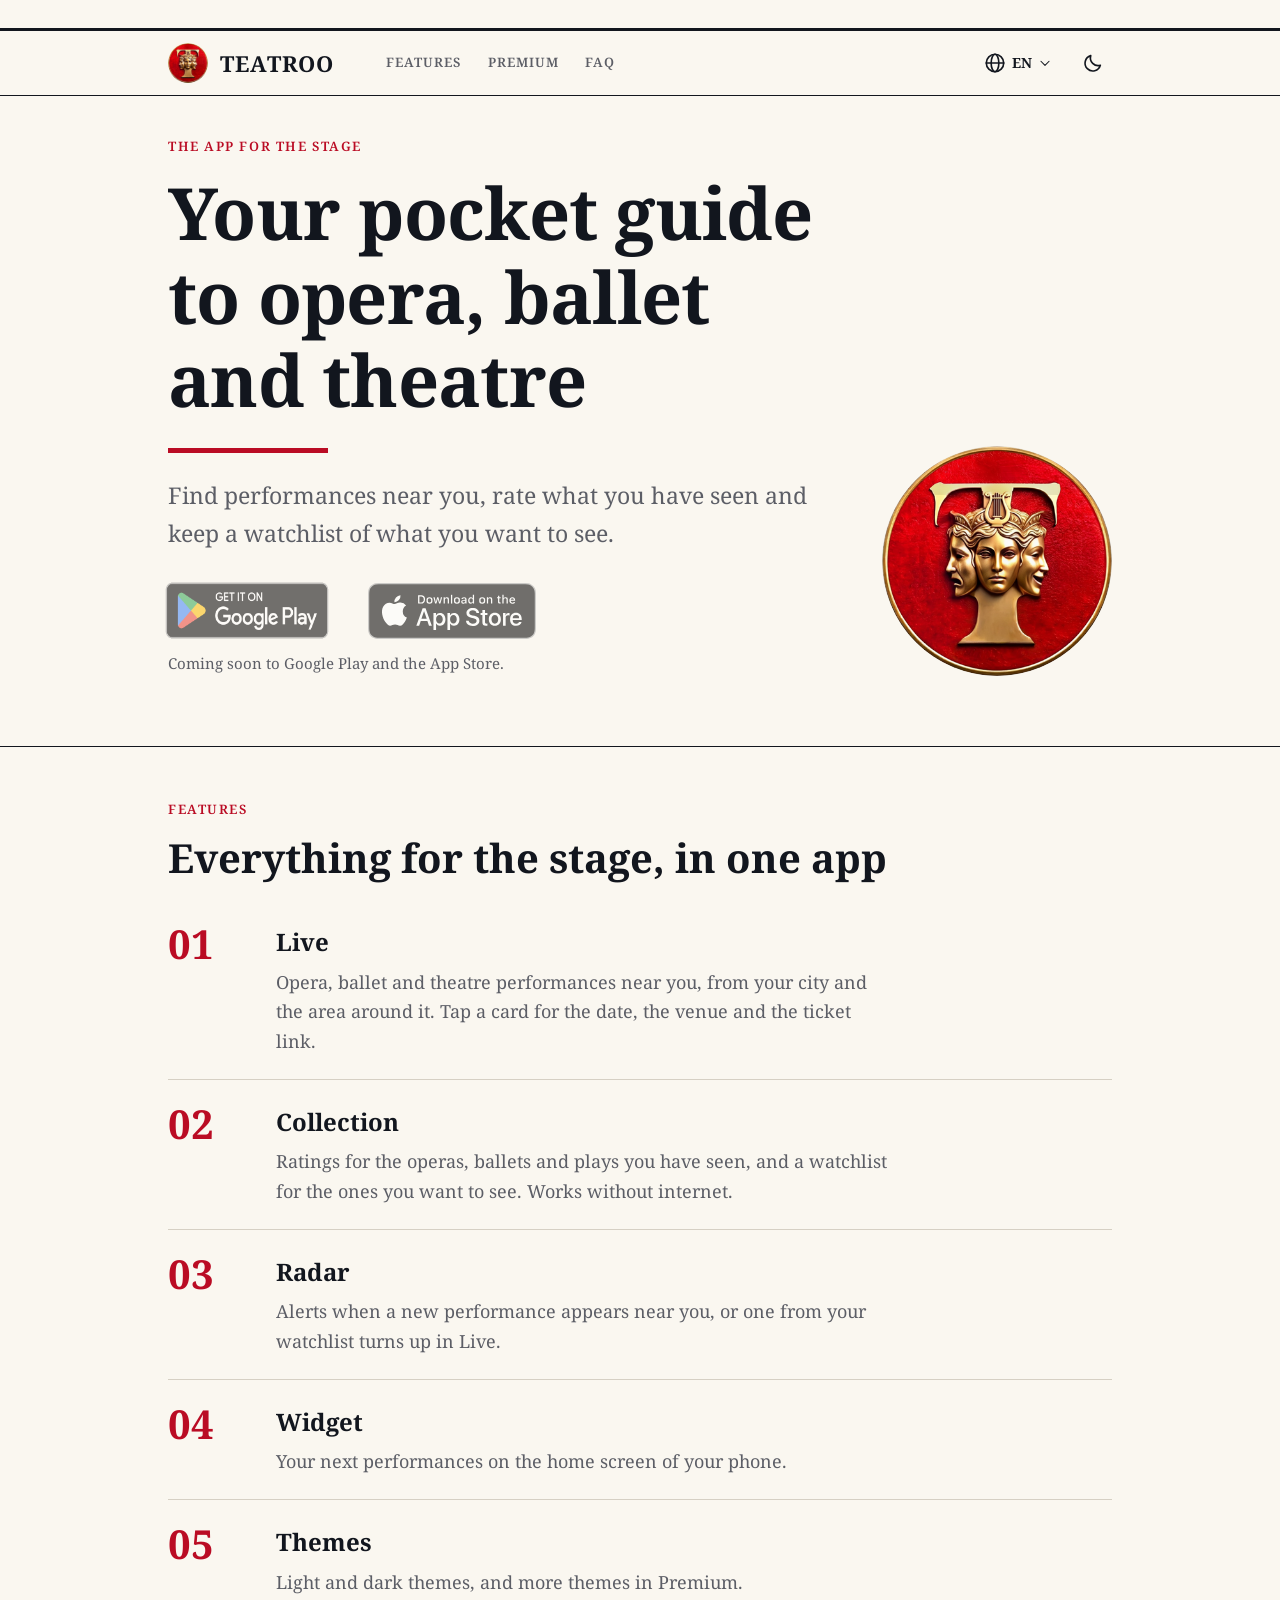
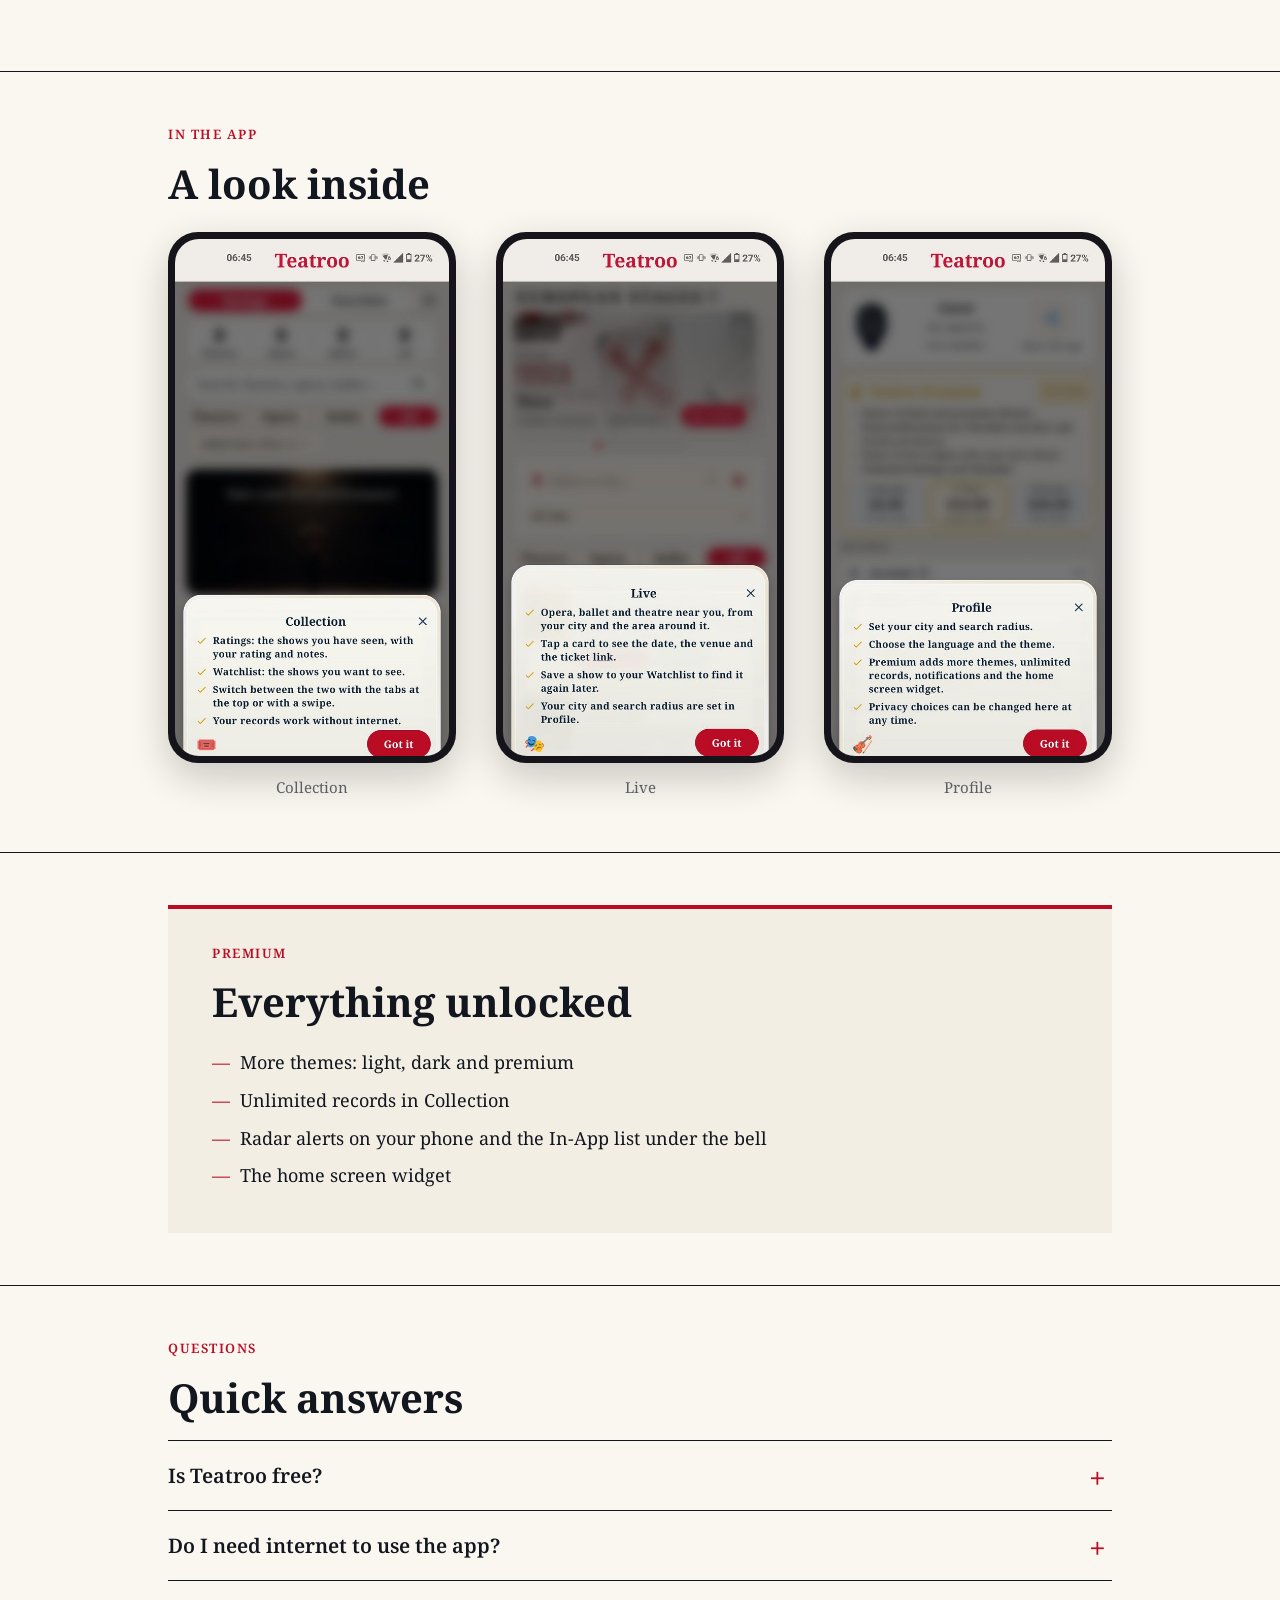
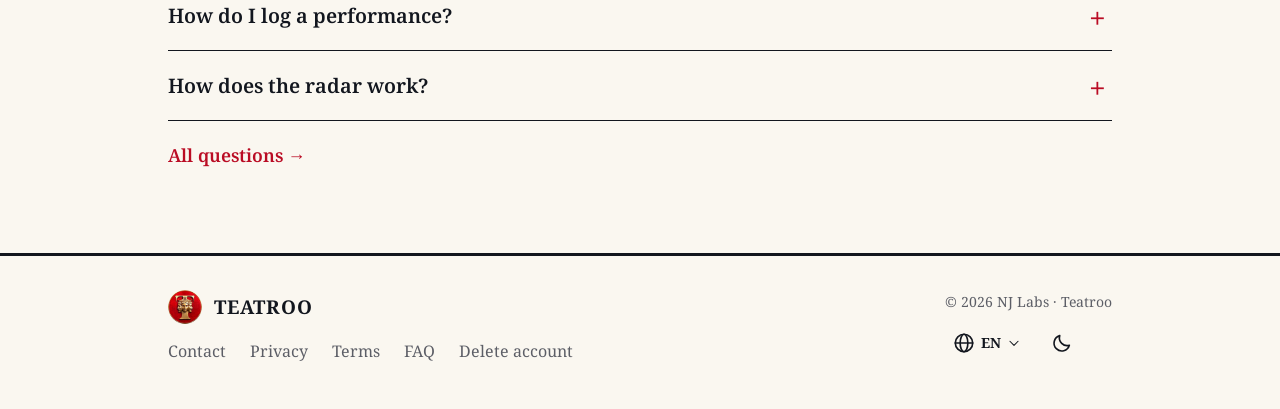
==== index.html @ ca01c9bb "Publish the Teatroo website (privacy, terms, FAQ, contact, delete account) Co-Authored-By: Claude So" ====
<!doctype html>
<html lang="en">
<head>
<meta charset="utf-8">
<meta name="viewport" content="width=device-width, initial-scale=1">
<title>Teatroo: your pocket guide to opera, ballet and theatre</title>
<meta name="description" content="Find opera, ballet and theatre performances near you, rate what you have seen and keep a watchlist of what you want to see.">
<meta name="color-scheme" content="light dark">
<meta property="og:title" content="Teatroo: your pocket guide to opera, ballet and theatre">
<meta property="og:description" content="Find opera, ballet and theatre performances near you, rate what you have seen and keep a watchlist of what you want to see.">
<meta property="og:type" content="website">
<meta property="og:image" content="assets/img/logo-360.png">
<link rel="icon" type="image/png" href="assets/img/favicon.png">
<link rel="apple-touch-icon" href="assets/img/apple-touch-icon.png">
<link rel="preload" href="assets/fonts/notoserif-regular.woff" as="font" type="font/woff" crossorigin>
<link rel="stylesheet" href="assets/style.css">
<script>(function(){var t=null;try{t=localStorage.getItem('teatroo-theme')}catch(e){}if(!t)t=(window.matchMedia&&matchMedia('(prefers-color-scheme: dark)').matches)?'dark':'light';document.documentElement.setAttribute('data-theme',t)})();</script>
</head>
<body>
<a class="skip" href="#main">Skip to content</a>
<header class="top"><div class="wrap">
<a class="brand" href="index.html"><img src="assets/img/logo-96.png" width="40" height="40" alt="">TEATROO</a>
<nav class="nav" aria-label="Main"><a href="index.html#features">Features</a><a href="index.html#premium">Premium</a><a href="faq.html">FAQ</a></nav>
<div class="tools"><button class="btn-icon" type="button" data-lang-toggle aria-haspopup="true" aria-expanded="false" aria-label="Language"><svg viewBox="0 0 24 24" aria-hidden="true"><circle cx="12" cy="12" r="9.5"/><ellipse cx="12" cy="12" rx="4.2" ry="9.5"/><path d="M2.5 12h19"/></svg><span>EN</span><svg class="chev" viewBox="0 0 24 24" aria-hidden="true"><path d="M5 9l7 7 7-7"/></svg></button><div class="lang-menu" hidden><ul><li><span class="on">English</span></li><li><span class="soon">Deutsch (soon)</span></li><li><span class="soon">Español (soon)</span></li><li><span class="soon">Français (soon)</span></li><li><span class="soon">Italiano (soon)</span></li><li><span class="soon">Русский (soon)</span></li></ul></div><button class="btn-icon" type="button" data-theme-toggle aria-label="Switch theme"><svg class="theme-moon" viewBox="0 0 24 24" aria-hidden="true"><path d="M20 14.5A8.5 8.5 0 0 1 9.5 4 8.5 8.5 0 1 0 20 14.5z"/></svg><svg class="theme-sun" viewBox="0 0 24 24" aria-hidden="true"><circle cx="12" cy="12" r="4"/><path d="M12 2v2.5M12 19.5V22M2 12h2.5M19.5 12H22M4.9 4.9l1.8 1.8M17.3 17.3l1.8 1.8M4.9 19.1l1.8-1.8M17.3 6.7l1.8-1.8"/></svg></button></div>
</div></header>
<main id="main">
<section class="hero" style="border-top:0"><div class="wrap">
<div>
<p class="kicker">The app for the stage</p>
<h1>Your pocket guide to opera, ballet and theatre</h1>
<hr class="rule-accent">
<p class="lead">Find performances near you, rate what you have seen and keep a watchlist of what you want to see.</p>
<div class="badges">
<a class="badge" aria-disabled="true" aria-label="Google Play: coming soon" title="Coming soon"><img class="google" src="assets/img/badge-google-play.png" width="646" height="250" alt="Get it on Google Play"></a>
<a class="badge" aria-disabled="true" aria-label="App Store: coming soon" title="Coming soon"><img class="apple" src="assets/img/badge-app-store.svg" width="120" height="40" alt="Download on the App Store"></a>
</div>
<p class="soon-note">Coming soon to Google Play and the App Store.</p>
</div>
<img class="hero-mark" src="assets/img/logo-360.png" width="230" height="230" alt="Teatroo logo: three theatre masks">
</div></section>
<section id="features"><div class="wrap">
<p class="kicker">Features</p><h2>Everything for the stage, in one app</h2>
<div class="feat"><div class="num">01</div><div><h3>Live</h3><p>Opera, ballet and theatre performances near you, from your city and the area around it. Tap a card for the date, the venue and the ticket link.</p></div></div>
<div class="feat"><div class="num">02</div><div><h3>Collection</h3><p>Ratings for the operas, ballets and plays you have seen, and a watchlist for the ones you want to see. Works without internet.</p></div></div>
<div class="feat"><div class="num">03</div><div><h3>Radar</h3><p>Alerts when a new performance appears near you, or one from your watchlist turns up in Live.</p></div></div>
<div class="feat"><div class="num">04</div><div><h3>Widget</h3><p>Your next performances on the home screen of your phone.</p></div></div>
<div class="feat"><div class="num">05</div><div><h3>Themes</h3><p>Light and dark themes, and more themes in Premium.</p></div></div>
</div></section>
<section id="screens"><div class="wrap">
<p class="kicker">In the app</p><h2>A look inside</h2>
<div class="phones">
<figure style="margin:0"><div class="phone"><img src="assets/img/app-1.jpg" alt="Collection: ratings and watchlist"></div><figcaption class="cap">Collection</figcaption></figure>
<figure style="margin:0"><div class="phone"><img src="assets/img/app-3.jpg" alt="Live: performances near you"></div><figcaption class="cap">Live</figcaption></figure>
<figure style="margin:0"><div class="phone"><img src="assets/img/app-2.jpg" alt="Profile: themes, language and settings"></div><figcaption class="cap">Profile</figcaption></figure>
</div>
</div></section>
<section id="premium"><div class="wrap"><div class="premium">
<p class="kicker">Premium</p><h2>Everything unlocked</h2>
<ul>
<li>More themes: light, dark and premium</li><li>Unlimited records in Collection</li><li>Radar alerts on your phone and the In-App list under the bell</li><li>The home screen widget</li>
</ul>
</div></div></section>
<section id="faq"><div class="wrap">
<p class="kicker">Questions</p><h2>Quick answers</h2>
<details><summary>Is Teatroo free?</summary><div class="ans">Yes. The free version keeps up to 10 entries per genre in Collection. Premium has no limit and adds more themes, notifications and the home screen widget.</div></details><details><summary>Do I need internet to use the app?</summary><div class="ans">No. Teatroo is offline-first: your records in Collection work without any connection. Live and the radar need internet to load new performances.</div></details><details><summary>How do I log a performance?</summary><div class="ans">Tap the &ldquo;+&rdquo; icon to add a performance, give it a rating, write notes and place it in your ratings or your watchlist.</div></details><details><summary>How does the radar work?</summary><div class="ans">Set your city and search radius. Teatroo shows opera, ballet and theatre performances from the schedules around you and, with Premium, alerts you when a new one appears or one from your watchlist shows up in Live.</div></details>
<a class="more" href="faq.html">All questions</a>
</div></section>
</main>
<footer class="foot"><div class="wrap">
<div><a class="brand" href="index.html"><img src="assets/img/logo-96.png" width="34" height="34" alt="">TEATROO</a>
<nav aria-label="Footer"><a href="contact.html">Contact</a><a href="privacy.html">Privacy</a><a href="terms.html">Terms</a><a href="faq.html">FAQ</a><a href="delete-account.html">Delete account</a></nav></div>
<div><p class="small">&copy; 2026 NJ Labs &middot; Teatroo</p><div class="tools"><button class="btn-icon" type="button" data-lang-toggle aria-haspopup="true" aria-expanded="false" aria-label="Language"><svg viewBox="0 0 24 24" aria-hidden="true"><circle cx="12" cy="12" r="9.5"/><ellipse cx="12" cy="12" rx="4.2" ry="9.5"/><path d="M2.5 12h19"/></svg><span>EN</span><svg class="chev" viewBox="0 0 24 24" aria-hidden="true"><path d="M5 9l7 7 7-7"/></svg></button><div class="lang-menu" hidden><ul><li><span class="on">English</span></li><li><span class="soon">Deutsch (soon)</span></li><li><span class="soon">Español (soon)</span></li><li><span class="soon">Français (soon)</span></li><li><span class="soon">Italiano (soon)</span></li><li><span class="soon">Русский (soon)</span></li></ul></div><button class="btn-icon" type="button" data-theme-toggle aria-label="Switch theme"><svg class="theme-moon" viewBox="0 0 24 24" aria-hidden="true"><path d="M20 14.5A8.5 8.5 0 0 1 9.5 4 8.5 8.5 0 1 0 20 14.5z"/></svg><svg class="theme-sun" viewBox="0 0 24 24" aria-hidden="true"><circle cx="12" cy="12" r="4"/><path d="M12 2v2.5M12 19.5V22M2 12h2.5M19.5 12H22M4.9 4.9l1.8 1.8M17.3 17.3l1.8 1.8M4.9 19.1l1.8-1.8M17.3 6.7l1.8-1.8"/></svg></button></div></div>
</div></footer>
<script src="assets/site.js"></script>
</body>
</html>
---- assets/style.css ----
/* Teatroo website: "Editorial" design. One font (Noto Serif), crimson accent, light and dark theme. */
@font-face { font-family: "Noto Serif"; font-weight: 400; font-style: normal; font-display: swap; src: url("fonts/notoserif-regular.woff") format("woff"); }
@font-face { font-family: "Noto Serif"; font-weight: 600; font-style: normal; font-display: swap; src: url("fonts/notoserif-semibold.woff") format("woff"); }
@font-face { font-family: "Noto Serif"; font-weight: 700; font-style: normal; font-display: swap; src: url("fonts/notoserif-bold.woff") format("woff"); }

:root {
  --bg: #faf7f0; --bg2: #f3eee3; --ink: #12161e; --soft: #5c5e66; --rule: #d6d0c4; --accent: #ba0c24; --accent-ink: #ffffff;
  --card: #ffffff; --badge-border: #a6a6a6;
  --maxw: 1040px; --pad: clamp(20px, 5vw, 48px);
}
:root[data-theme="dark"] {
  --bg: #1e1e20; --bg2: #28282b; --ink: #f2eee4; --soft: #b2aea6; --rule: #46464a; --accent: #e83248; --accent-ink: #ffffff;
  --card: #2a2a2d; --badge-border: #a6a6a6;
}
* { box-sizing: border-box; }
html { -webkit-text-size-adjust: 100%; scroll-behavior: smooth; }
@media (prefers-reduced-motion: reduce) { html { scroll-behavior: auto; } * { transition: none !important; } }
body { margin: 0; background: var(--bg); color: var(--ink); font-family: "Noto Serif", Georgia, "Times New Roman", serif; font-size: 18px; line-height: 1.65; }
a { color: inherit; }
img { max-width: 100%; height: auto; }
.wrap { max-width: var(--maxw); margin: 0 auto; padding: 0 var(--pad); }
.skip { position: absolute; left: -999px; top: 8px; background: var(--ink); color: var(--bg); padding: 8px 14px; z-index: 50; }
.skip:focus { left: 8px; }
:focus-visible { outline: 3px solid var(--accent); outline-offset: 3px; }

/* header */
.top { border-top: 3px solid var(--ink); border-bottom: 1px solid var(--ink); margin-top: 28px; }
.top .wrap { display: flex; align-items: center; gap: 24px; min-height: 64px; flex-wrap: wrap; padding-top: 8px; padding-bottom: 8px; }
.brand { display: flex; align-items: center; gap: 12px; text-decoration: none; font-weight: 700; font-size: 22px; letter-spacing: .04em; }
.brand img { width: 40px; height: 40px; border-radius: 50%; }
.nav { display: flex; gap: 26px; margin-left: 28px; }
.nav a { text-decoration: none; font-size: 13px; font-weight: 600; letter-spacing: .08em; text-transform: uppercase; color: var(--soft); }
.nav a:hover, .nav a[aria-current="page"] { color: var(--ink); }
.tools { margin-left: auto; display: flex; align-items: center; gap: 14px; position: relative; }
.btn-icon { display: inline-flex; align-items: center; gap: 6px; background: none; border: 0; color: var(--ink); font: inherit; font-size: 14px; font-weight: 700; cursor: pointer; padding: 8px; border-radius: 8px; }
.btn-icon:hover { background: var(--bg2); }
.btn-icon svg { width: 22px; height: 22px; stroke: currentColor; fill: none; stroke-width: 1.8; stroke-linecap: round; stroke-linejoin: round; }
.btn-icon .chev { width: 14px; height: 14px; }
.theme-sun { display: none; } :root[data-theme="dark"] .theme-sun { display: block; } :root[data-theme="dark"] .theme-moon { display: none; }
.lang-menu { position: absolute; right: 0; top: 46px; background: var(--card); border: 1px solid var(--rule); border-radius: 10px; padding: 6px; min-width: 190px; box-shadow: 0 10px 30px rgba(0,0,0,.18); z-index: 20; }
.lang-menu[hidden] { display: none; }
.lang-menu li { list-style: none; }
.lang-menu ul { margin: 0; padding: 0; }
.lang-menu a, .lang-menu span { display: block; padding: 8px 12px; border-radius: 6px; font-size: 15px; text-decoration: none; }
.lang-menu .soon { color: var(--soft); }
.lang-menu .on { font-weight: 700; color: var(--accent); }

/* typography */
.kicker { font-size: 13px; font-weight: 600; letter-spacing: .12em; text-transform: uppercase; color: var(--accent); margin: 0 0 14px; }
h1 { font-size: clamp(38px, 7.2vw, 72px); line-height: 1.16; margin: 0; font-weight: 700; letter-spacing: -.01em; }
h2 { font-size: clamp(28px, 4vw, 40px); line-height: 1.2; margin: 0 0 18px; font-weight: 700; }
h3 { font-size: 24px; margin: 0 0 6px; font-weight: 700; }
.lead { font-size: clamp(19px, 2.3vw, 23px); color: var(--soft); max-width: 36em; }
.rule-accent { width: 160px; height: 5px; background: var(--accent); margin: 26px 0 24px; border: 0; }

/* hero */
.hero { padding: 40px 0 70px; }
.hero .wrap { display: grid; grid-template-columns: 1fr auto; gap: 32px; align-items: end; }
.hero-mark { width: clamp(150px, 22vw, 230px); height: auto; border-radius: 50%; justify-self: end; }
.badges { display: flex; flex-wrap: wrap; gap: 14px; margin-top: 30px; }
.badge { display: inline-block; line-height: 0; opacity: .55; cursor: default; }
/* official badges: Apple's is 3:1; Google's file has clear space around the badge, which is pulled back with negative margins so both look equally high (56px) */
.badge { height: 56px; }
.badge img { display: block; }
.badge .apple { height: 56px; width: auto; }
.badge .google { height: 83px; width: auto; margin: -13.5px -14px; }
.badge[href]:not([aria-disabled="true"]) { opacity: 1; cursor: pointer; }
.soon-note { margin: 12px 0 0; font-size: 15px; color: var(--soft); }
@media (max-width: 700px) { .hero .wrap { grid-template-columns: 1fr; } .hero-mark { justify-self: start; order: -1; } .nav { margin-left: 0; width: 100%; order: 3; gap: 20px; } }

/* sections */
section { padding: 52px 0; border-top: 1px solid var(--ink); }
.feat { display: grid; grid-template-columns: 90px 1fr; gap: 6px 18px; padding: 22px 0; border-top: 1px solid var(--rule); }
.feat:first-of-type { border-top: 0; }
.feat .num { font-size: 40px; font-weight: 700; color: var(--accent); line-height: 1.1; }
.feat p { margin: 0; color: var(--soft); max-width: 34em; }
.phones { display: grid; grid-template-columns: repeat(3, 1fr); gap: clamp(14px, 4vw, 40px); margin-top: 24px; }
.phone { background: #14141a; border-radius: 30px; padding: 7px; box-shadow: 0 14px 40px rgba(0,0,0,.2); }
.phone img { display: block; border-radius: 24px; width: 100%; aspect-ratio: 9 / 17; object-fit: cover; object-position: top; }
.cap { text-align: center; color: var(--soft); font-size: 15px; margin-top: 12px; }
.premium { background: var(--bg2); border-top: 4px solid var(--accent); padding: 34px clamp(22px, 5vw, 44px) 38px; }
.premium ul { list-style: none; padding: 0; margin: 12px 0 0; }
.premium li { padding: 4px 0; } .premium li::before { content: "\2014\00a0\00a0"; color: var(--accent); }
details { border-top: 1px solid var(--ink); }
details:last-of-type { border-bottom: 1px solid var(--ink); }
summary { cursor: pointer; padding: 18px 40px 18px 0; font-size: 20px; font-weight: 600; list-style: none; position: relative; }
summary::-webkit-details-marker { display: none; }
summary::after { content: "+"; position: absolute; right: 6px; top: 12px; font-size: 30px; font-weight: 400; color: var(--accent); }
details[open] > summary::after { content: "\2212"; }
details .ans { color: var(--soft); padding: 0 0 22px; max-width: 40em; }
.more { display: inline-block; margin-top: 20px; font-weight: 600; color: var(--accent); text-decoration: none; }
.more::after { content: "\00a0\2192"; font-family: Georgia, serif; }

/* text pages */
.page { padding: 44px 0 80px; }
.page h1 { font-size: clamp(34px, 6vw, 56px); }
.page .meta { color: var(--soft); font-size: 15px; margin: 8px 0 0; }
.doc { max-width: 44em; margin-top: 30px; }
.doc h2 { font-size: 24px; margin: 38px 0 8px; padding-top: 22px; border-top: 1px solid var(--ink); }
.doc p, .doc li { color: var(--soft); }
.doc ul, .doc ol { padding-left: 1.2em; }
.doc strong { color: var(--ink); }
.draft { border: 2px dashed var(--accent); padding: 12px 16px; margin: 22px 0 0; font-size: 15px; color: var(--ink); background: var(--bg2); }
.confirm { background: rgba(217, 156, 0, .22); padding: 0 4px; border-radius: 3px; color: var(--ink); }
.contact-box { margin-top: 26px; border-top: 1px solid var(--ink); border-bottom: 1px solid var(--ink); padding: 22px 0; font-size: 22px; }

/* footer */
.foot { border-top: 3px solid var(--ink); margin-top: 30px; padding: 34px 0 44px; }
.foot .wrap { display: flex; flex-wrap: wrap; gap: 24px 40px; align-items: flex-start; justify-content: space-between; }
.foot .brand { font-size: 19px; } .foot .brand img { width: 34px; height: 34px; }
.foot nav { display: flex; flex-wrap: wrap; gap: 8px 24px; margin-top: 14px; }
.foot nav a { text-decoration: none; color: var(--soft); font-size: 16px; } .foot nav a:hover { color: var(--ink); }
.foot .small { color: var(--soft); font-size: 14px; margin: 0; }
.foot .tools { margin-left: 0; margin-top: 10px; }
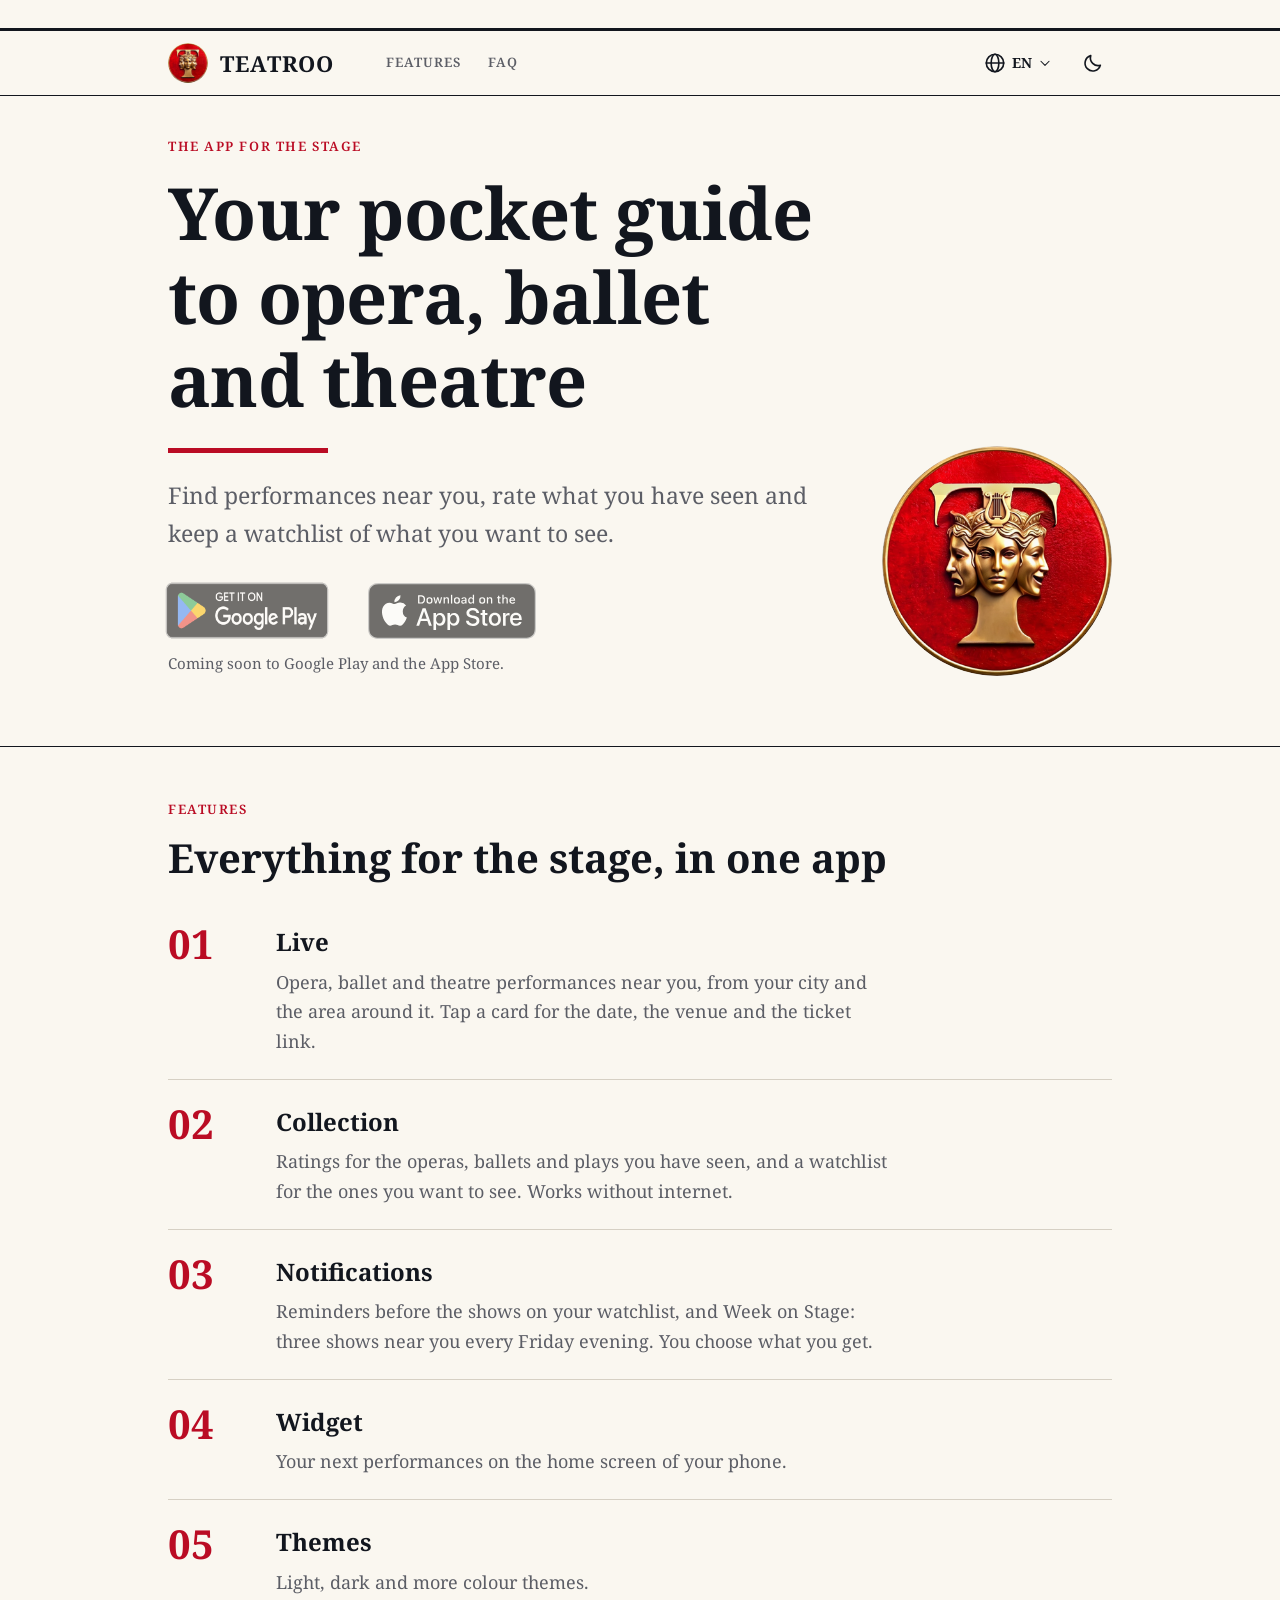
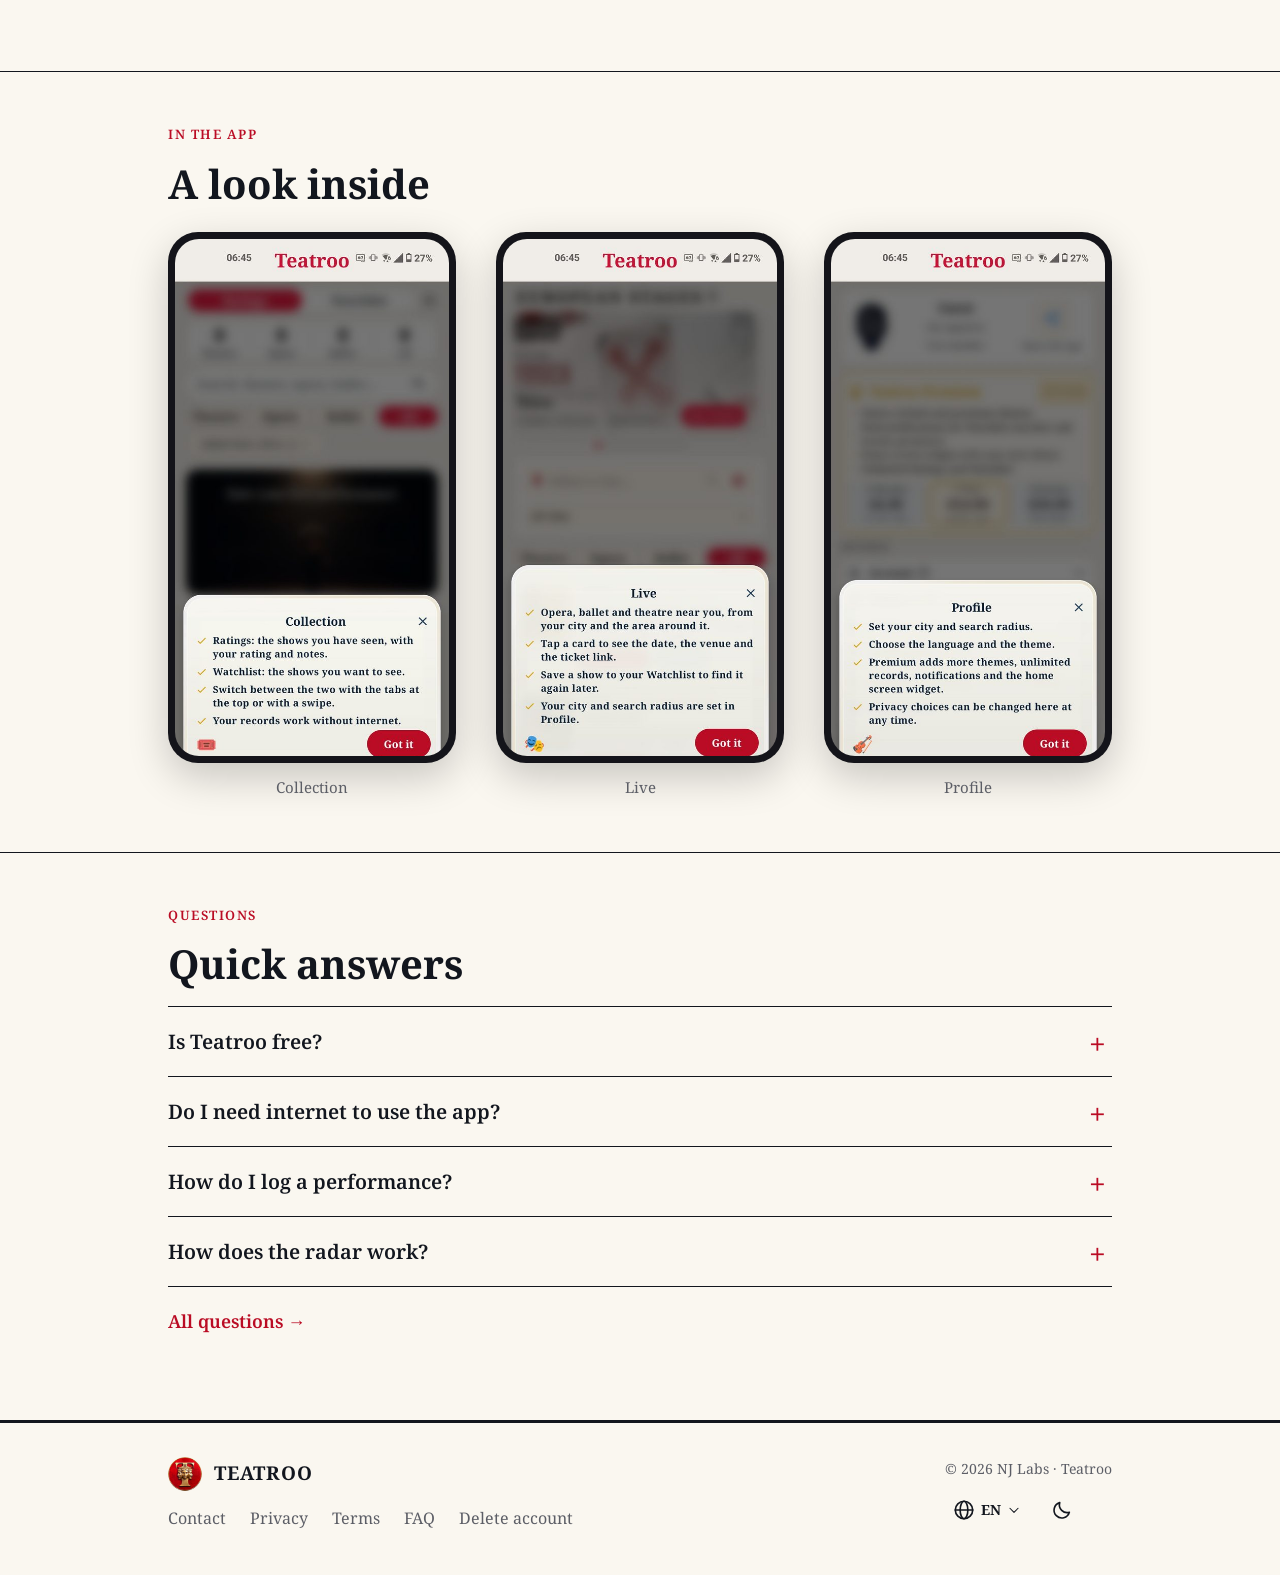
==== commit 056f604d: "Website: no Premium, analytics and notification texts match the app Co-Authored-By: Claude Sonnet 5." ====
--- a/index.html
+++ b/index.html
@@ -20,7 +20,7 @@
 <a class="skip" href="#main">Skip to content</a>
 <header class="top"><div class="wrap">
 <a class="brand" href="index.html"><img src="assets/img/logo-96.png" width="40" height="40" alt="">TEATROO</a>
-<nav class="nav" aria-label="Main"><a href="index.html#features">Features</a><a href="index.html#premium">Premium</a><a href="faq.html">FAQ</a></nav>
+<nav class="nav" aria-label="Main"><a href="index.html#features">Features</a><a href="faq.html">FAQ</a></nav>
 <div class="tools"><button class="btn-icon" type="button" data-lang-toggle aria-haspopup="true" aria-expanded="false" aria-label="Language"><svg viewBox="0 0 24 24" aria-hidden="true"><circle cx="12" cy="12" r="9.5"/><ellipse cx="12" cy="12" rx="4.2" ry="9.5"/><path d="M2.5 12h19"/></svg><span>EN</span><svg class="chev" viewBox="0 0 24 24" aria-hidden="true"><path d="M5 9l7 7 7-7"/></svg></button><div class="lang-menu" hidden><ul><li><span class="on">English</span></li><li><span class="soon">Deutsch (soon)</span></li><li><span class="soon">Español (soon)</span></li><li><span class="soon">Français (soon)</span></li><li><span class="soon">Italiano (soon)</span></li><li><span class="soon">Русский (soon)</span></li></ul></div><button class="btn-icon" type="button" data-theme-toggle aria-label="Switch theme"><svg class="theme-moon" viewBox="0 0 24 24" aria-hidden="true"><path d="M20 14.5A8.5 8.5 0 0 1 9.5 4 8.5 8.5 0 1 0 20 14.5z"/></svg><svg class="theme-sun" viewBox="0 0 24 24" aria-hidden="true"><circle cx="12" cy="12" r="4"/><path d="M12 2v2.5M12 19.5V22M2 12h2.5M19.5 12H22M4.9 4.9l1.8 1.8M17.3 17.3l1.8 1.8M4.9 19.1l1.8-1.8M17.3 6.7l1.8-1.8"/></svg></button></div>
 </div></header>
 <main id="main">
@@ -42,9 +42,9 @@
 <p class="kicker">Features</p><h2>Everything for the stage, in one app</h2>
 <div class="feat"><div class="num">01</div><div><h3>Live</h3><p>Opera, ballet and theatre performances near you, from your city and the area around it. Tap a card for the date, the venue and the ticket link.</p></div></div>
 <div class="feat"><div class="num">02</div><div><h3>Collection</h3><p>Ratings for the operas, ballets and plays you have seen, and a watchlist for the ones you want to see. Works without internet.</p></div></div>
-<div class="feat"><div class="num">03</div><div><h3>Radar</h3><p>Alerts when a new performance appears near you, or one from your watchlist turns up in Live.</p></div></div>
+<div class="feat"><div class="num">03</div><div><h3>Notifications</h3><p>Reminders before the shows on your watchlist, and Week on Stage: three shows near you every Friday evening. You choose what you get.</p></div></div>
 <div class="feat"><div class="num">04</div><div><h3>Widget</h3><p>Your next performances on the home screen of your phone.</p></div></div>
-<div class="feat"><div class="num">05</div><div><h3>Themes</h3><p>Light and dark themes, and more themes in Premium.</p></div></div>
+<div class="feat"><div class="num">05</div><div><h3>Themes</h3><p>Light, dark and more colour themes.</p></div></div>
 </div></section>
 <section id="screens"><div class="wrap">
 <p class="kicker">In the app</p><h2>A look inside</h2>
@@ -54,15 +54,9 @@
 <figure style="margin:0"><div class="phone"><img src="assets/img/app-2.jpg" alt="Profile: themes, language and settings"></div><figcaption class="cap">Profile</figcaption></figure>
 </div>
 </div></section>
-<section id="premium"><div class="wrap"><div class="premium">
-<p class="kicker">Premium</p><h2>Everything unlocked</h2>
-<ul>
-<li>More themes: light, dark and premium</li><li>Unlimited records in Collection</li><li>Radar alerts on your phone and the In-App list under the bell</li><li>The home screen widget</li>
-</ul>
-</div></div></section>
 <section id="faq"><div class="wrap">
 <p class="kicker">Questions</p><h2>Quick answers</h2>
-<details><summary>Is Teatroo free?</summary><div class="ans">Yes. The free version keeps up to 10 entries per genre in Collection. Premium has no limit and adds more themes, notifications and the home screen widget.</div></details><details><summary>Do I need internet to use the app?</summary><div class="ans">No. Teatroo is offline-first: your records in Collection work without any connection. Live and the radar need internet to load new performances.</div></details><details><summary>How do I log a performance?</summary><div class="ans">Tap the &ldquo;+&rdquo; icon to add a performance, give it a rating, write notes and place it in your ratings or your watchlist.</div></details><details><summary>How does the radar work?</summary><div class="ans">Set your city and search radius. Teatroo shows opera, ballet and theatre performances from the schedules around you and, with Premium, alerts you when a new one appears or one from your watchlist shows up in Live.</div></details>
+<details><summary>Is Teatroo free?</summary><div class="ans">Yes. Teatroo is free: Collection without a limit, more themes, notifications and the home screen widget.</div></details><details><summary>Do I need internet to use the app?</summary><div class="ans">No. Teatroo is offline-first: your records in Collection work without any connection. Live and the radar need internet to load new performances.</div></details><details><summary>How do I log a performance?</summary><div class="ans">Tap the &ldquo;+&rdquo; icon to add a performance, give it a rating, write notes and place it in your ratings or your watchlist.</div></details><details><summary>How does the radar work?</summary><div class="ans">Set your city and search radius. Teatroo shows opera, ballet and theatre performances from the schedules around you. It can also remind you before the shows on your watchlist and, if you switch it on, send you Week on Stage: three shows near you every Friday evening.</div></details>
 <a class="more" href="faq.html">All questions</a>
 </div></section>
 </main>
--- a/assets/style.css
+++ b/assets/style.css
@@ -100,8 +100,6 @@
 .doc p, .doc li { color: var(--soft); }
 .doc ul, .doc ol { padding-left: 1.2em; }
 .doc strong { color: var(--ink); }
-.draft { border: 2px dashed var(--accent); padding: 12px 16px; margin: 22px 0 0; font-size: 15px; color: var(--ink); background: var(--bg2); }
-.confirm { background: rgba(217, 156, 0, .22); padding: 0 4px; border-radius: 3px; color: var(--ink); }
 .contact-box { margin-top: 26px; border-top: 1px solid var(--ink); border-bottom: 1px solid var(--ink); padding: 22px 0; font-size: 22px; }
 
 /* footer */
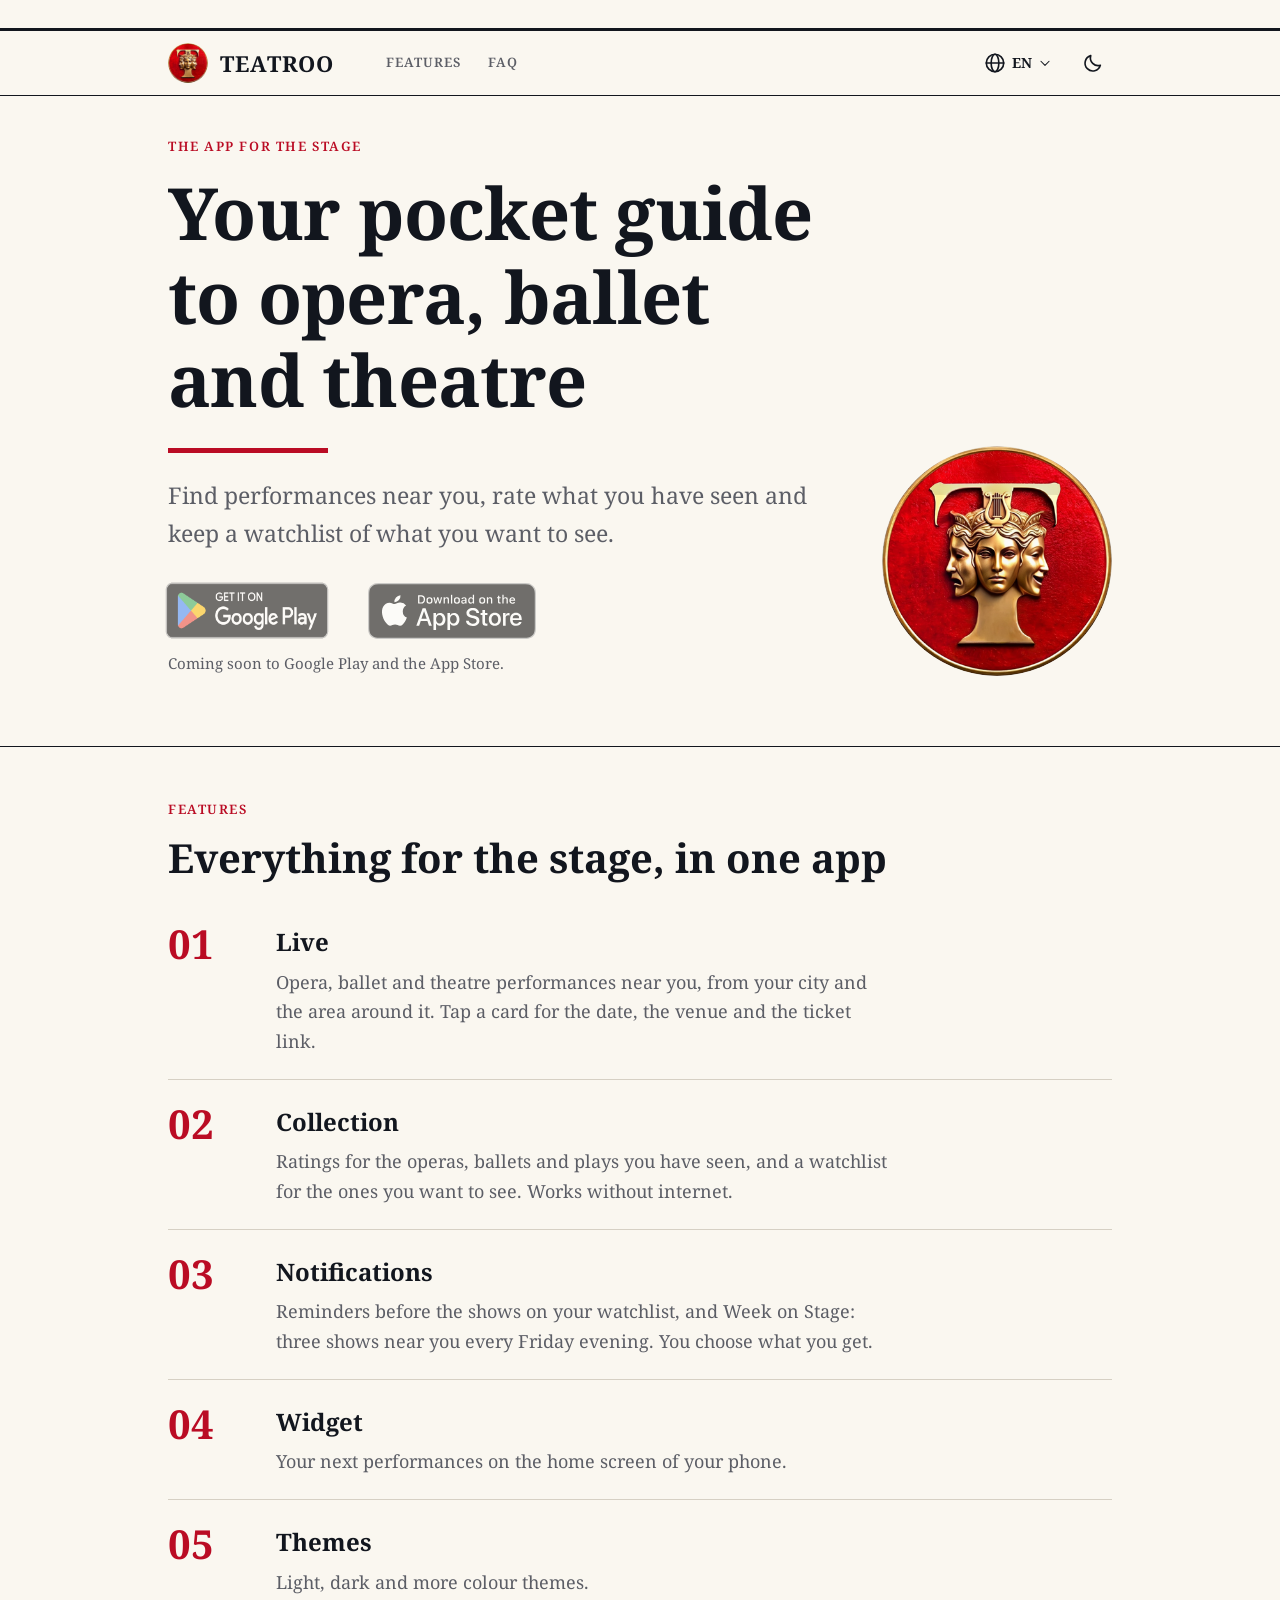
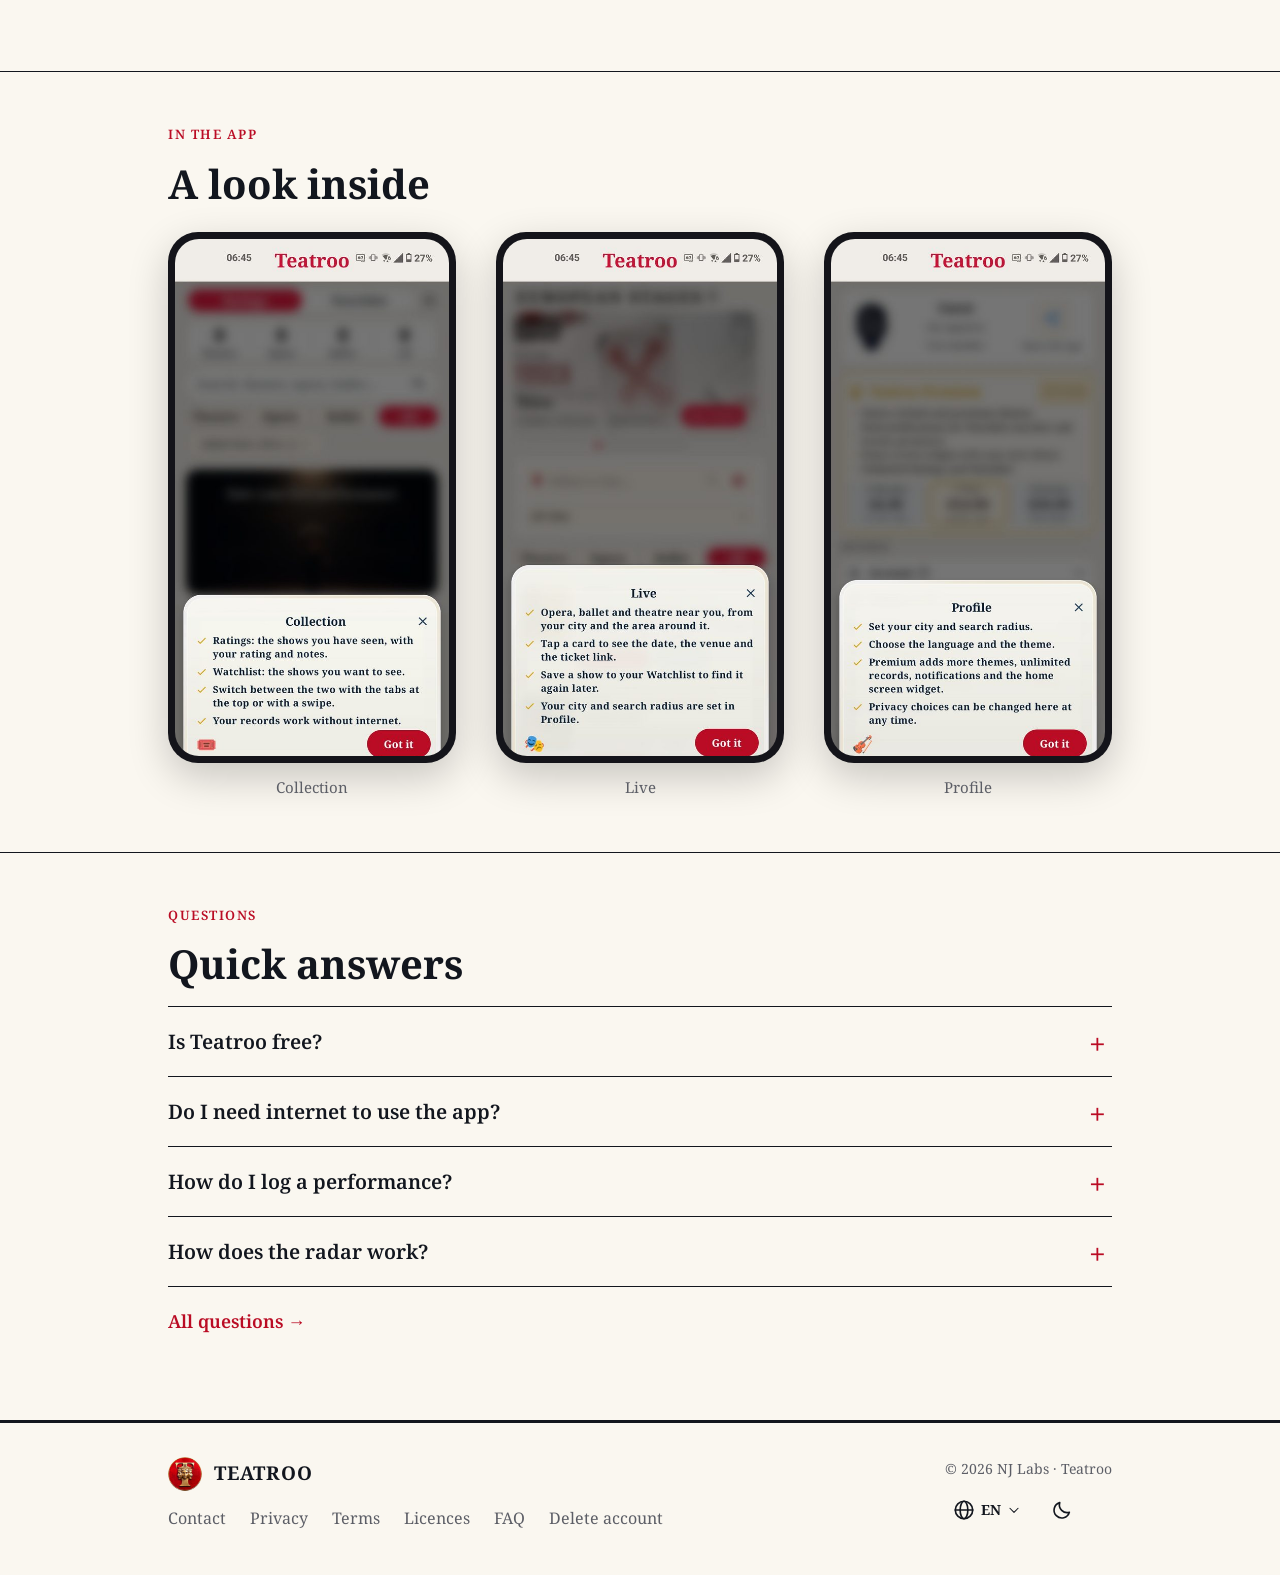
==== commit 672452fc: "Website: open-source licences page, link in the footer" ====
--- a/index.html
+++ b/index.html
@@ -62,7 +62,7 @@
 </main>
 <footer class="foot"><div class="wrap">
 <div><a class="brand" href="index.html"><img src="assets/img/logo-96.png" width="34" height="34" alt="">TEATROO</a>
-<nav aria-label="Footer"><a href="contact.html">Contact</a><a href="privacy.html">Privacy</a><a href="terms.html">Terms</a><a href="faq.html">FAQ</a><a href="delete-account.html">Delete account</a></nav></div>
+<nav aria-label="Footer"><a href="contact.html">Contact</a><a href="privacy.html">Privacy</a><a href="terms.html">Terms</a><a href="licenses.html">Licences</a><a href="faq.html">FAQ</a><a href="delete-account.html">Delete account</a></nav></div>
 <div><p class="small">&copy; 2026 NJ Labs &middot; Teatroo</p><div class="tools"><button class="btn-icon" type="button" data-lang-toggle aria-haspopup="true" aria-expanded="false" aria-label="Language"><svg viewBox="0 0 24 24" aria-hidden="true"><circle cx="12" cy="12" r="9.5"/><ellipse cx="12" cy="12" rx="4.2" ry="9.5"/><path d="M2.5 12h19"/></svg><span>EN</span><svg class="chev" viewBox="0 0 24 24" aria-hidden="true"><path d="M5 9l7 7 7-7"/></svg></button><div class="lang-menu" hidden><ul><li><span class="on">English</span></li><li><span class="soon">Deutsch (soon)</span></li><li><span class="soon">Español (soon)</span></li><li><span class="soon">Français (soon)</span></li><li><span class="soon">Italiano (soon)</span></li><li><span class="soon">Русский (soon)</span></li></ul></div><button class="btn-icon" type="button" data-theme-toggle aria-label="Switch theme"><svg class="theme-moon" viewBox="0 0 24 24" aria-hidden="true"><path d="M20 14.5A8.5 8.5 0 0 1 9.5 4 8.5 8.5 0 1 0 20 14.5z"/></svg><svg class="theme-sun" viewBox="0 0 24 24" aria-hidden="true"><circle cx="12" cy="12" r="4"/><path d="M12 2v2.5M12 19.5V22M2 12h2.5M19.5 12H22M4.9 4.9l1.8 1.8M17.3 17.3l1.8 1.8M4.9 19.1l1.8-1.8M17.3 6.7l1.8-1.8"/></svg></button></div></div>
 </div></footer>
 <script src="assets/site.js"></script>
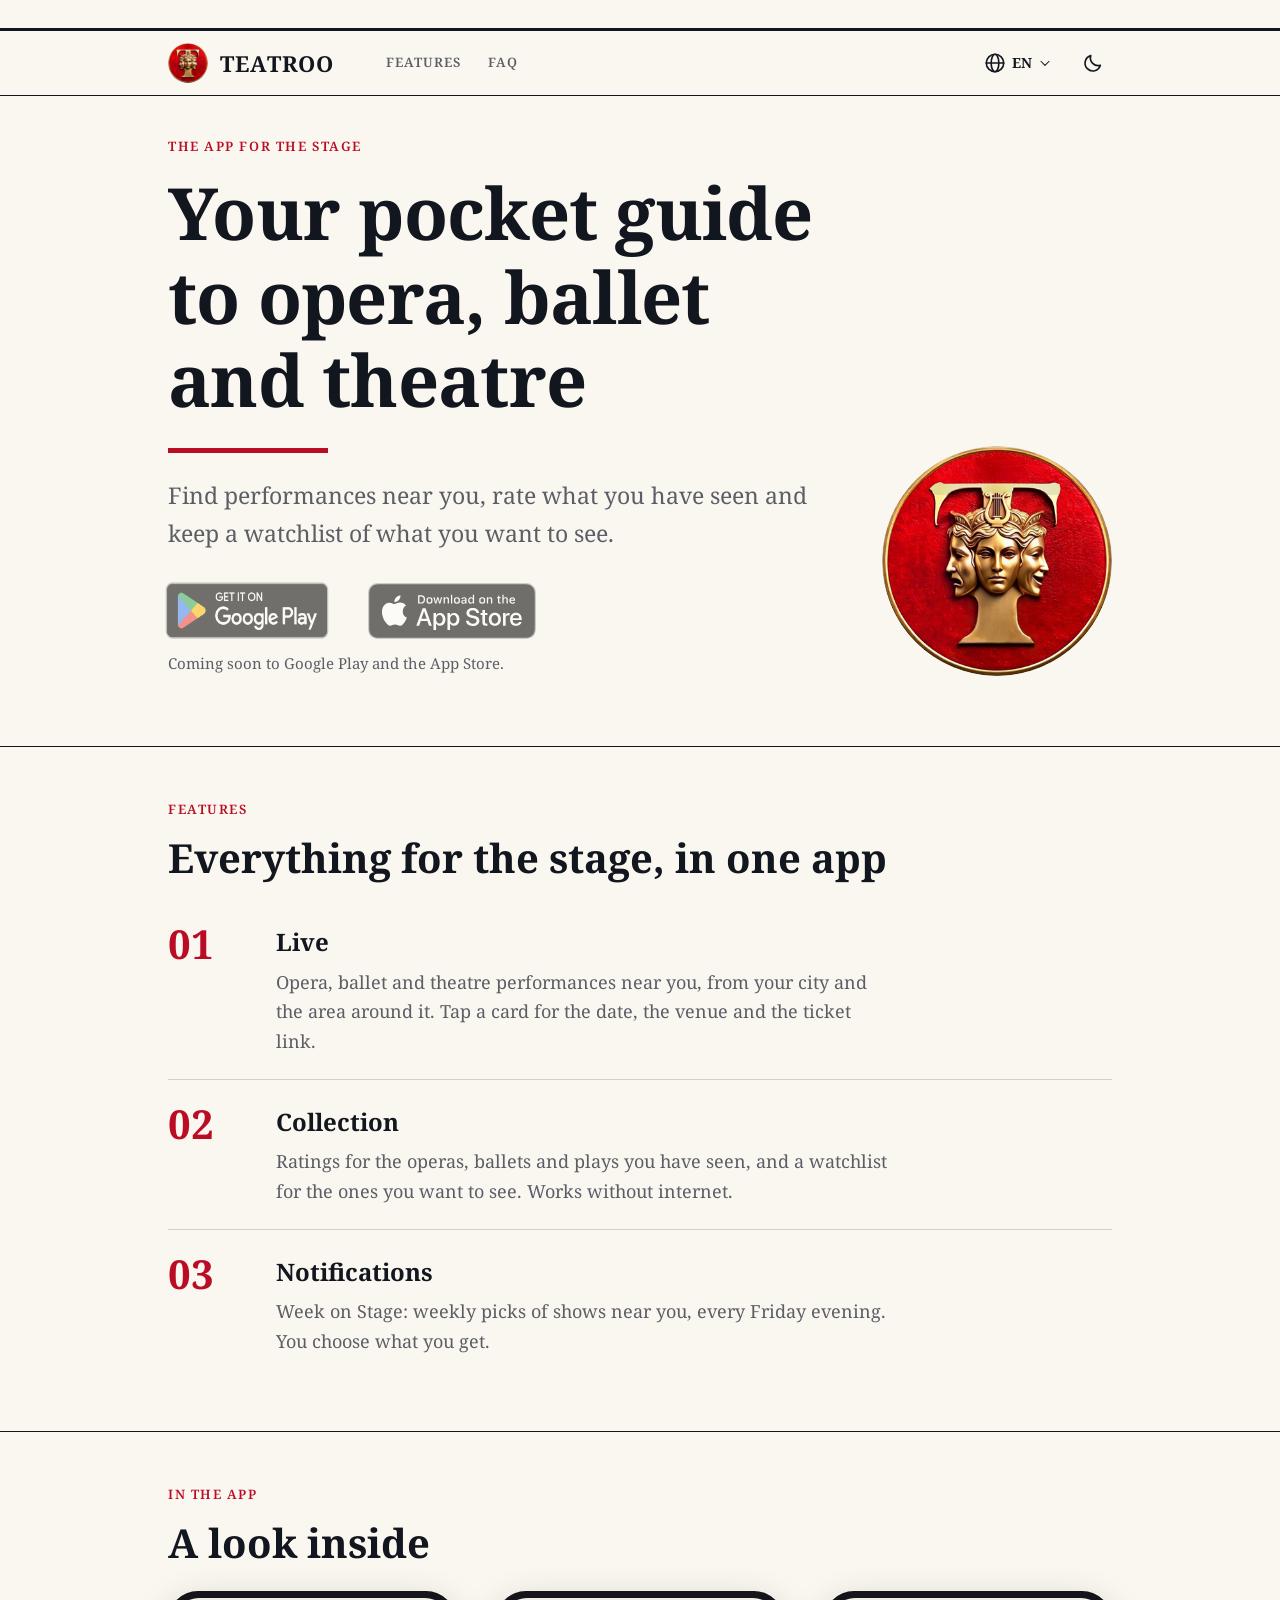
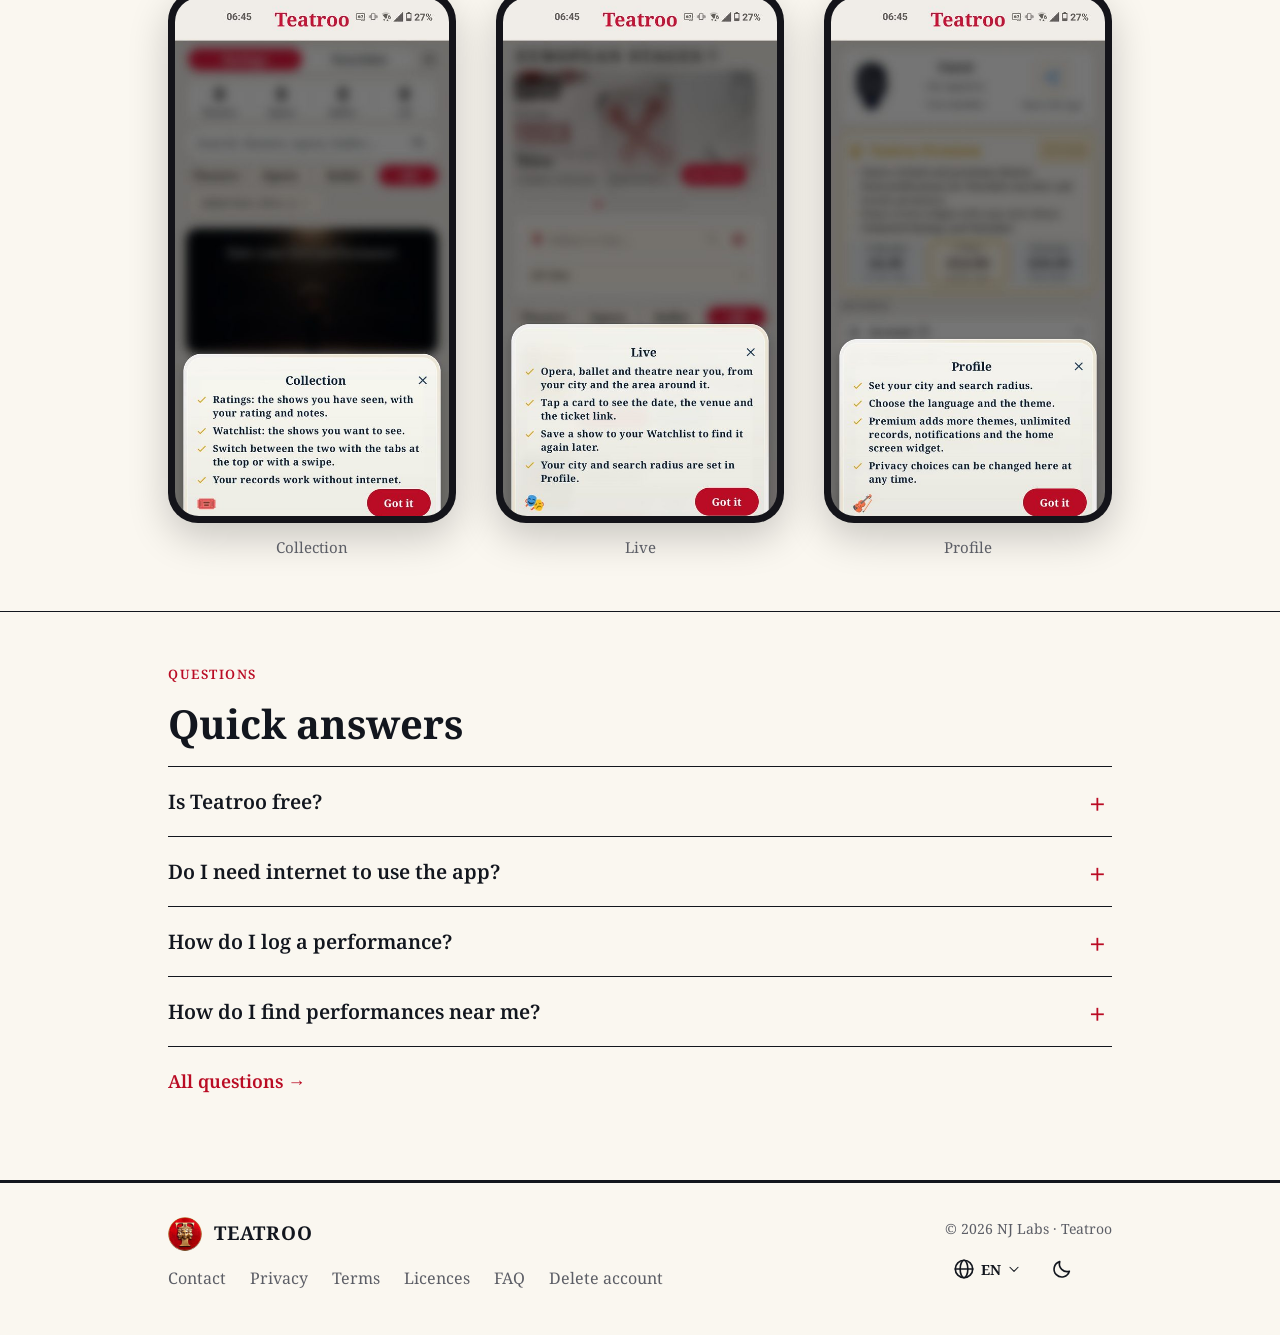
==== commit e1ced7b1: "Website: one source in two variants (Free published), cloud and account texts, home city for Week on" ====
--- a/index.html
+++ b/index.html
@@ -42,21 +42,22 @@
 <p class="kicker">Features</p><h2>Everything for the stage, in one app</h2>
 <div class="feat"><div class="num">01</div><div><h3>Live</h3><p>Opera, ballet and theatre performances near you, from your city and the area around it. Tap a card for the date, the venue and the ticket link.</p></div></div>
 <div class="feat"><div class="num">02</div><div><h3>Collection</h3><p>Ratings for the operas, ballets and plays you have seen, and a watchlist for the ones you want to see. Works without internet.</p></div></div>
-<div class="feat"><div class="num">03</div><div><h3>Notifications</h3><p>Reminders before the shows on your watchlist, and Week on Stage: three shows near you every Friday evening. You choose what you get.</p></div></div>
-<div class="feat"><div class="num">04</div><div><h3>Widget</h3><p>Your next performances on the home screen of your phone.</p></div></div>
-<div class="feat"><div class="num">05</div><div><h3>Themes</h3><p>Light, dark and more colour themes.</p></div></div>
+<div class="feat"><div class="num">03</div><div><h3>Notifications</h3><p>Week on Stage: weekly picks of shows near you, every Friday evening. You choose what you get.</p></div></div>
 </div></section>
 <section id="screens"><div class="wrap">
 <p class="kicker">In the app</p><h2>A look inside</h2>
 <div class="phones">
 <figure style="margin:0"><div class="phone"><img src="assets/img/app-1.jpg" alt="Collection: ratings and watchlist"></div><figcaption class="cap">Collection</figcaption></figure>
 <figure style="margin:0"><div class="phone"><img src="assets/img/app-3.jpg" alt="Live: performances near you"></div><figcaption class="cap">Live</figcaption></figure>
-<figure style="margin:0"><div class="phone"><img src="assets/img/app-2.jpg" alt="Profile: themes, language and settings"></div><figcaption class="cap">Profile</figcaption></figure>
+<figure style="margin:0"><div class="phone"><img src="assets/img/app-2.jpg" alt="Profile: language and settings"></div><figcaption class="cap">Profile</figcaption></figure>
 </div>
 </div></section>
 <section id="faq"><div class="wrap">
 <p class="kicker">Questions</p><h2>Quick answers</h2>
-<details><summary>Is Teatroo free?</summary><div class="ans">Yes. Teatroo is free: Collection without a limit, more themes, notifications and the home screen widget.</div></details><details><summary>Do I need internet to use the app?</summary><div class="ans">No. Teatroo is offline-first: your records in Collection work without any connection. Live and the radar need internet to load new performances.</div></details><details><summary>How do I log a performance?</summary><div class="ans">Tap the &ldquo;+&rdquo; icon to add a performance, give it a rating, write notes and place it in your ratings or your watchlist.</div></details><details><summary>How does the radar work?</summary><div class="ans">Set your city and search radius. Teatroo shows opera, ballet and theatre performances from the schedules around you. It can also remind you before the shows on your watchlist and, if you switch it on, send you Week on Stage: three shows near you every Friday evening.</div></details>
+<details><summary>Is Teatroo free?</summary><div class="ans">Yes.</div></details>
+<details><summary>Do I need internet to use the app?</summary><div class="ans">No. Teatroo is offline-first: your records in Collection work without any connection. Live needs internet to load new performances.</div></details>
+<details><summary>How do I log a performance?</summary><div class="ans">Tap the &ldquo;+&rdquo; icon to add a performance, give it a rating, write notes and place it in your ratings or your watchlist.</div></details>
+<details><summary>How do I find performances near me?</summary><div class="ans">Set your city, or let Teatroo find it from your approximate location if you allow it. Live shows opera, ballet and theatre performances in your city and the area around it. If you agree, Teatroo also sends Week on Stage: weekly picks of shows near you, every Friday evening.</div></details>
 <a class="more" href="faq.html">All questions</a>
 </div></section>
 </main>
--- a/assets/style.css
+++ b/assets/style.css
@@ -110,3 +110,13 @@
 .foot nav a { text-decoration: none; color: var(--soft); font-size: 16px; } .foot nav a:hover { color: var(--ink); }
 .foot .small { color: var(--soft); font-size: 14px; margin: 0; }
 .foot .tools { margin-left: 0; margin-top: 10px; }
+
+/* password page (reset-password.html) */
+.pwform { max-width: 26em; margin-top: 18px; }
+.pwform label { display: block; margin: 18px 0 6px; font-weight: 600; font-size: 15px; }
+.pwform input { width: 100%; font: inherit; font-size: 18px; padding: 12px 14px; color: var(--ink); background: var(--card); border: 1px solid var(--rule); border-radius: 8px; }
+.pwform input:focus-visible { outline: 3px solid var(--accent); outline-offset: 2px; }
+.pwform .hint { font-size: 14px; color: var(--soft); margin: 8px 0 0; }
+.pwform .err { font-size: 15px; color: var(--accent); margin: 14px 0 0; font-weight: 600; }
+.pwform .btn { margin-top: 22px; font: inherit; font-size: 16px; font-weight: 700; padding: 13px 26px; color: var(--accent-ink); background: var(--accent); border: 0; border-radius: 8px; cursor: pointer; }
+.pwform .btn:disabled { opacity: .6; cursor: default; }
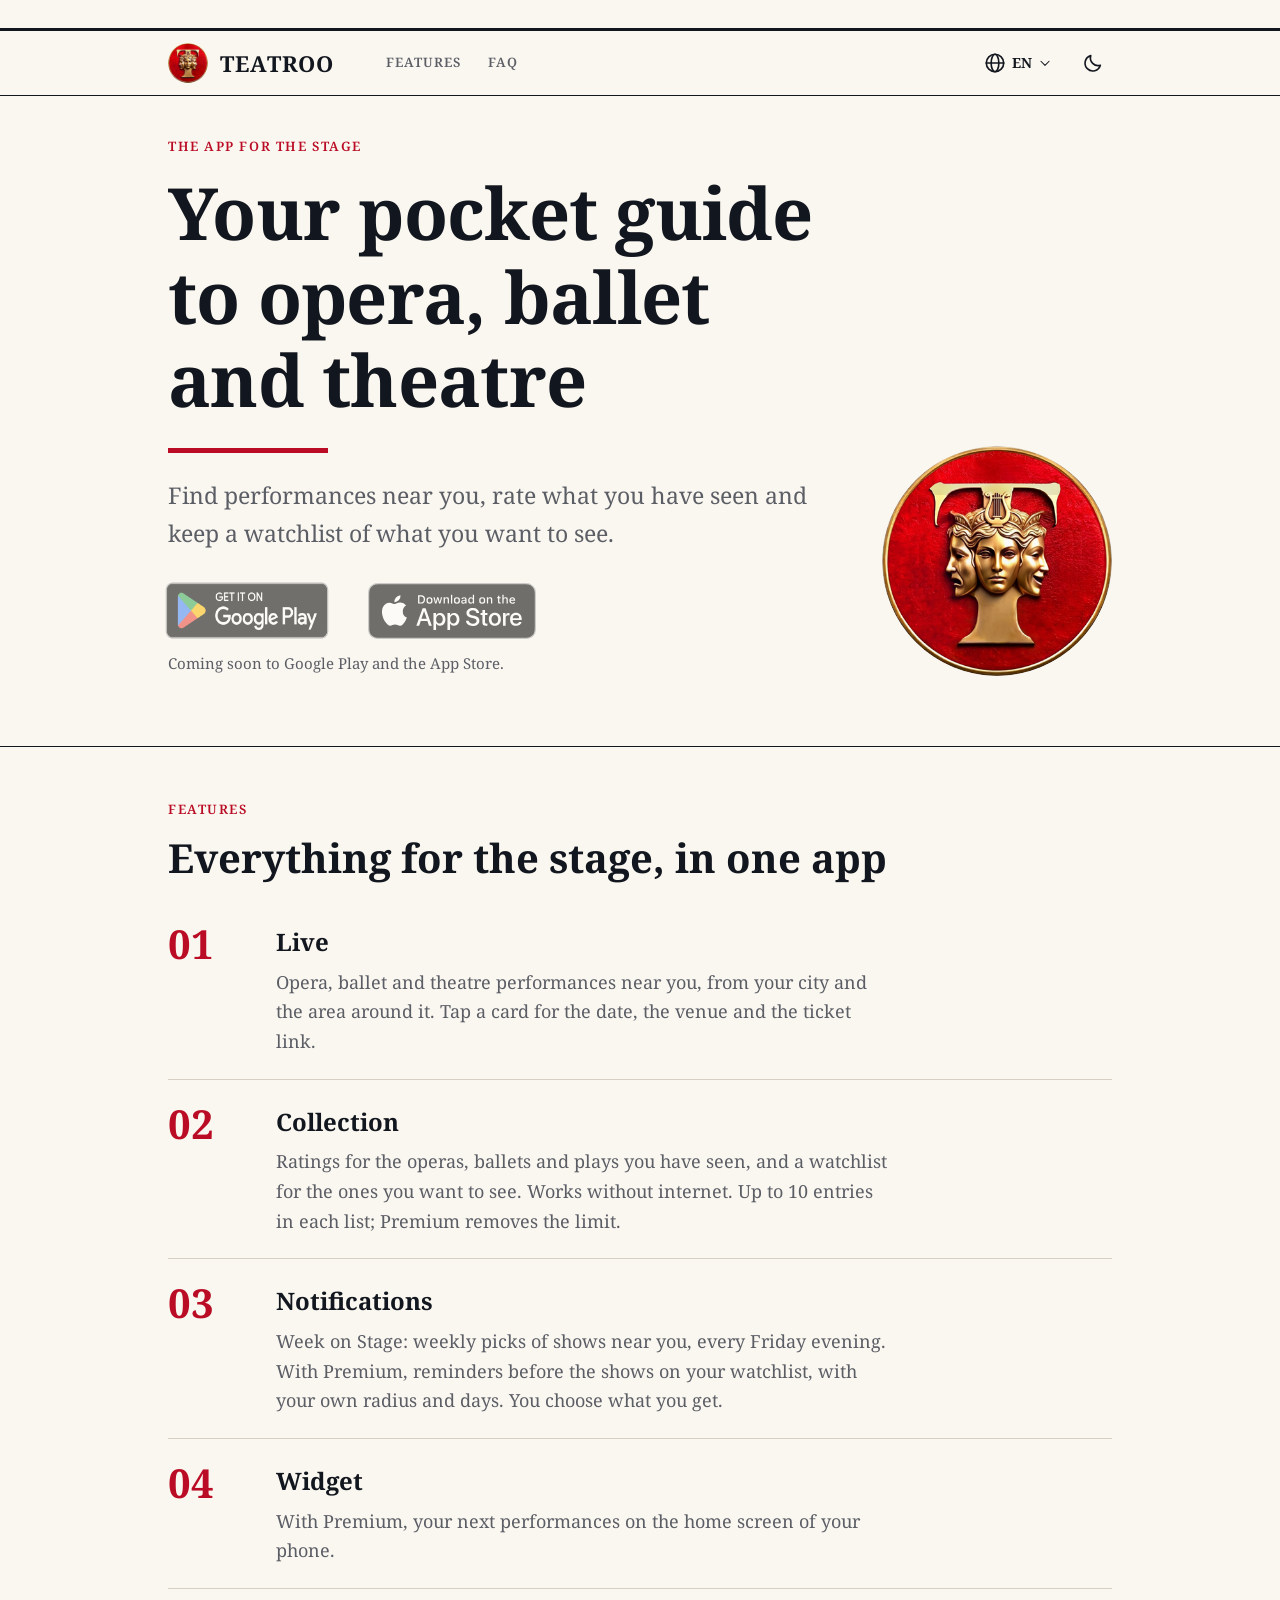
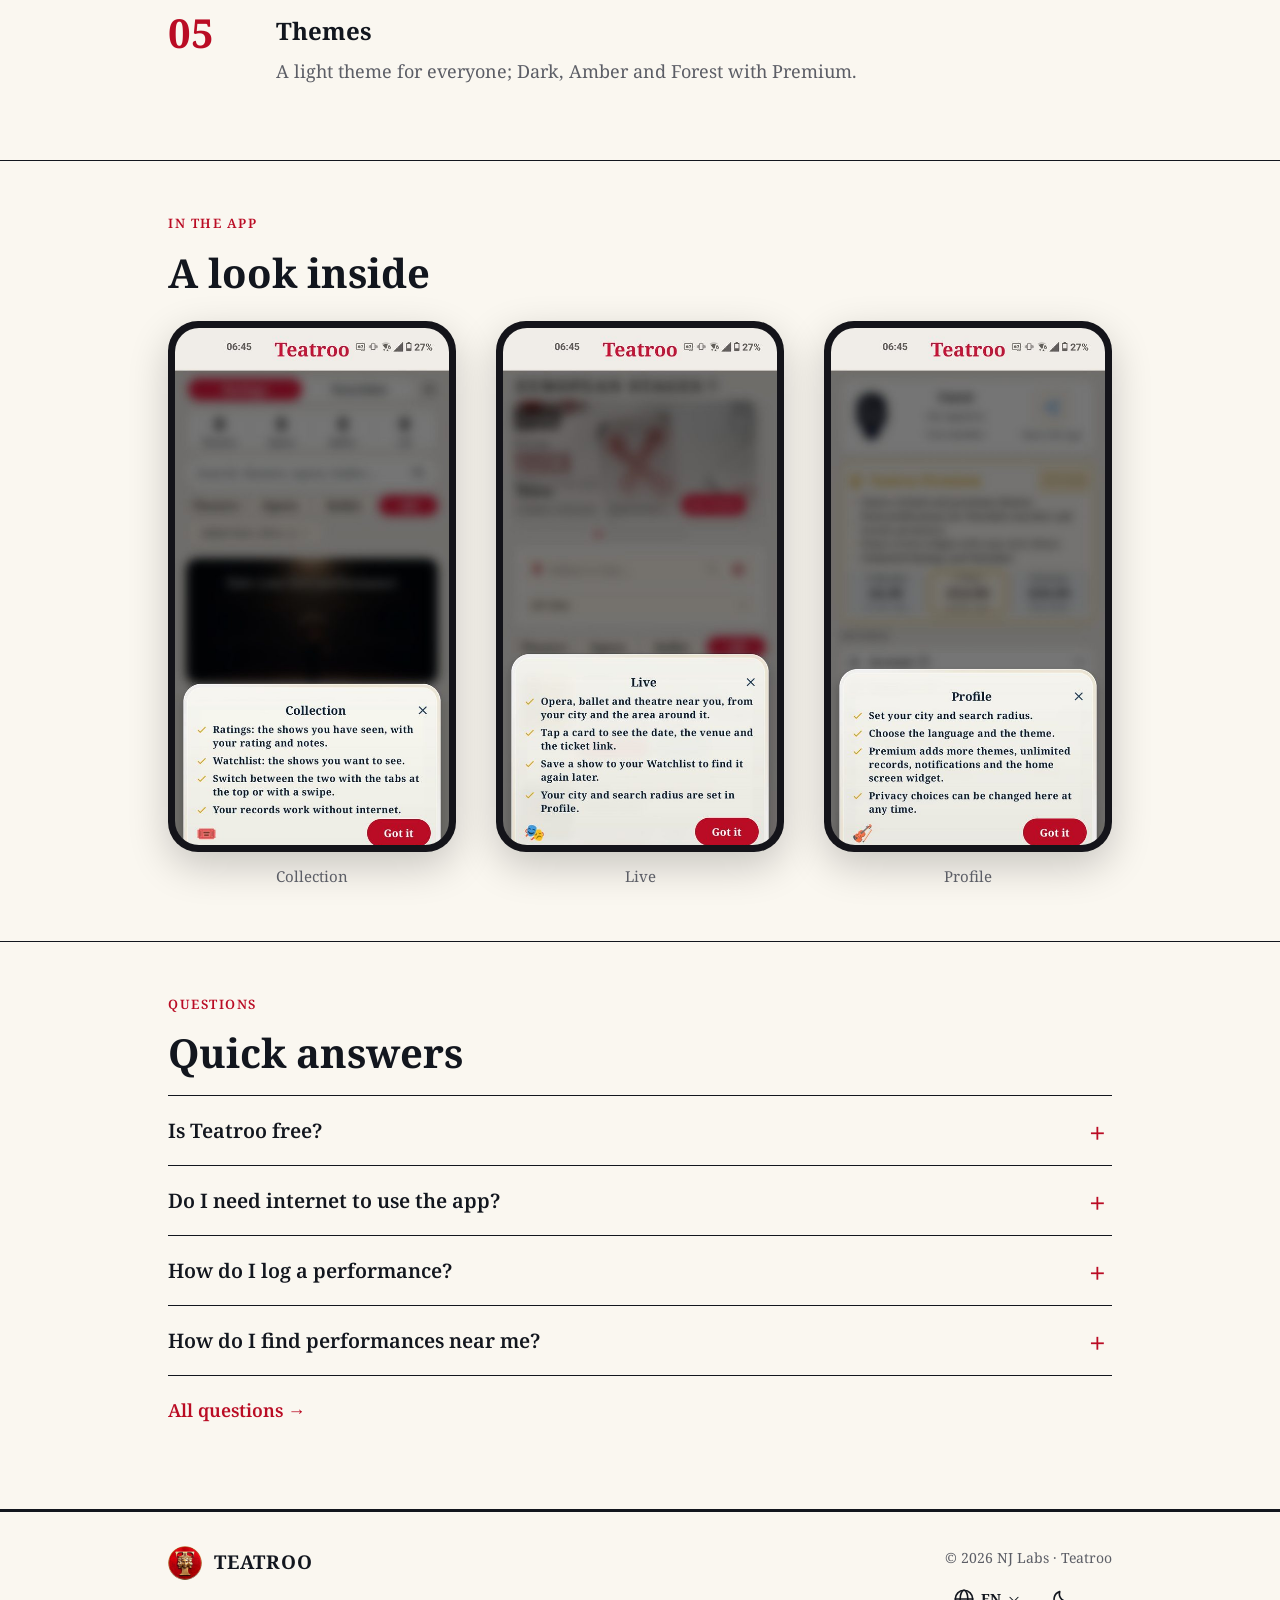
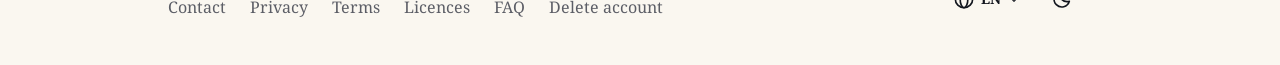
==== commit 04b23b6d: "Website: build of the freemium edition Co-Authored-By: Claude Sonnet 5.5 <noreply@anthropic.com>" ====
--- a/index.html
+++ b/index.html
@@ -41,23 +41,25 @@
 <section id="features"><div class="wrap">
 <p class="kicker">Features</p><h2>Everything for the stage, in one app</h2>
 <div class="feat"><div class="num">01</div><div><h3>Live</h3><p>Opera, ballet and theatre performances near you, from your city and the area around it. Tap a card for the date, the venue and the ticket link.</p></div></div>
-<div class="feat"><div class="num">02</div><div><h3>Collection</h3><p>Ratings for the operas, ballets and plays you have seen, and a watchlist for the ones you want to see. Works without internet.</p></div></div>
-<div class="feat"><div class="num">03</div><div><h3>Notifications</h3><p>Week on Stage: weekly picks of shows near you, every Friday evening. You choose what you get.</p></div></div>
+<div class="feat"><div class="num">02</div><div><h3>Collection</h3><p>Ratings for the operas, ballets and plays you have seen, and a watchlist for the ones you want to see. Works without internet. Up to 10 entries in each list; Premium removes the limit.</p></div></div>
+<div class="feat"><div class="num">03</div><div><h3>Notifications</h3><p>Week on Stage: weekly picks of shows near you, every Friday evening. With Premium, reminders before the shows on your watchlist, with your own radius and days. You choose what you get.</p></div></div>
+<div class="feat"><div class="num">04</div><div><h3>Widget</h3><p>With Premium, your next performances on the home screen of your phone.</p></div></div>
+<div class="feat"><div class="num">05</div><div><h3>Themes</h3><p>A light theme for everyone; Dark, Amber and Forest with Premium.</p></div></div>
 </div></section>
 <section id="screens"><div class="wrap">
 <p class="kicker">In the app</p><h2>A look inside</h2>
 <div class="phones">
 <figure style="margin:0"><div class="phone"><img src="assets/img/app-1.jpg" alt="Collection: ratings and watchlist"></div><figcaption class="cap">Collection</figcaption></figure>
 <figure style="margin:0"><div class="phone"><img src="assets/img/app-3.jpg" alt="Live: performances near you"></div><figcaption class="cap">Live</figcaption></figure>
-<figure style="margin:0"><div class="phone"><img src="assets/img/app-2.jpg" alt="Profile: language and settings"></div><figcaption class="cap">Profile</figcaption></figure>
+<figure style="margin:0"><div class="phone"><img src="assets/img/app-2.jpg" alt="Profile: themes, language and settings"></div><figcaption class="cap">Profile</figcaption></figure>
 </div>
 </div></section>
 <section id="faq"><div class="wrap">
 <p class="kicker">Questions</p><h2>Quick answers</h2>
-<details><summary>Is Teatroo free?</summary><div class="ans">Yes.</div></details>
+<details><summary>Is Teatroo free?</summary><div class="ans">Yes. Teatroo is free to download and use, with up to 10 entries in each list in Collection. Premium is an optional upgrade: no limit, Watchlist reminders, the home screen widget and colour themes.</div></details>
 <details><summary>Do I need internet to use the app?</summary><div class="ans">No. Teatroo is offline-first: your records in Collection work without any connection. Live needs internet to load new performances.</div></details>
 <details><summary>How do I log a performance?</summary><div class="ans">Tap the &ldquo;+&rdquo; icon to add a performance, give it a rating, write notes and place it in your ratings or your watchlist.</div></details>
-<details><summary>How do I find performances near me?</summary><div class="ans">Set your city, or let Teatroo find it from your approximate location if you allow it. Live shows opera, ballet and theatre performances in your city and the area around it. If you agree, Teatroo also sends Week on Stage: weekly picks of shows near you, every Friday evening.</div></details>
+<details><summary>How do I find performances near me?</summary><div class="ans">Set your city, or let Teatroo find it from your approximate location if you allow it. Live shows opera, ballet and theatre performances in your city and the area around it. If you agree, Teatroo also sends Week on Stage: weekly picks of shows near you, every Friday evening. With Premium it can also remind you before the shows on your watchlist.</div></details>
 <a class="more" href="faq.html">All questions</a>
 </div></section>
 </main>
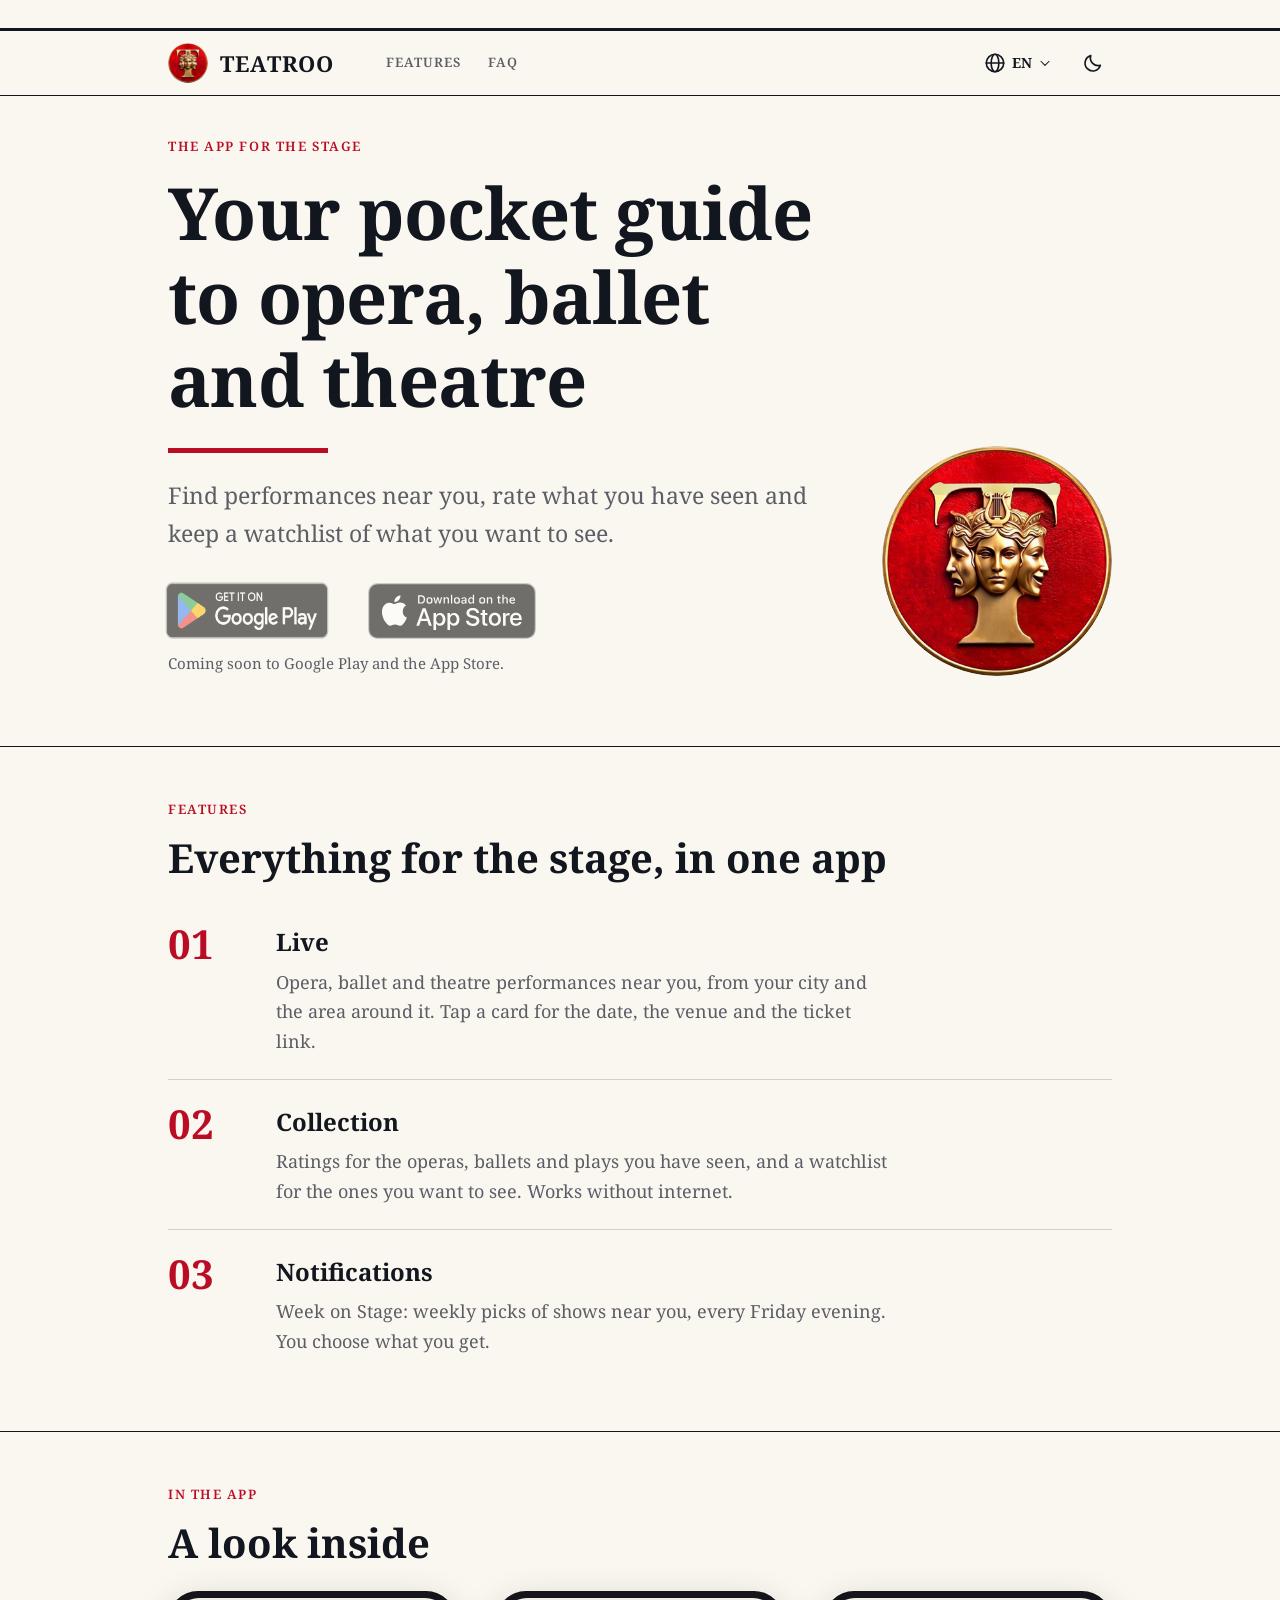
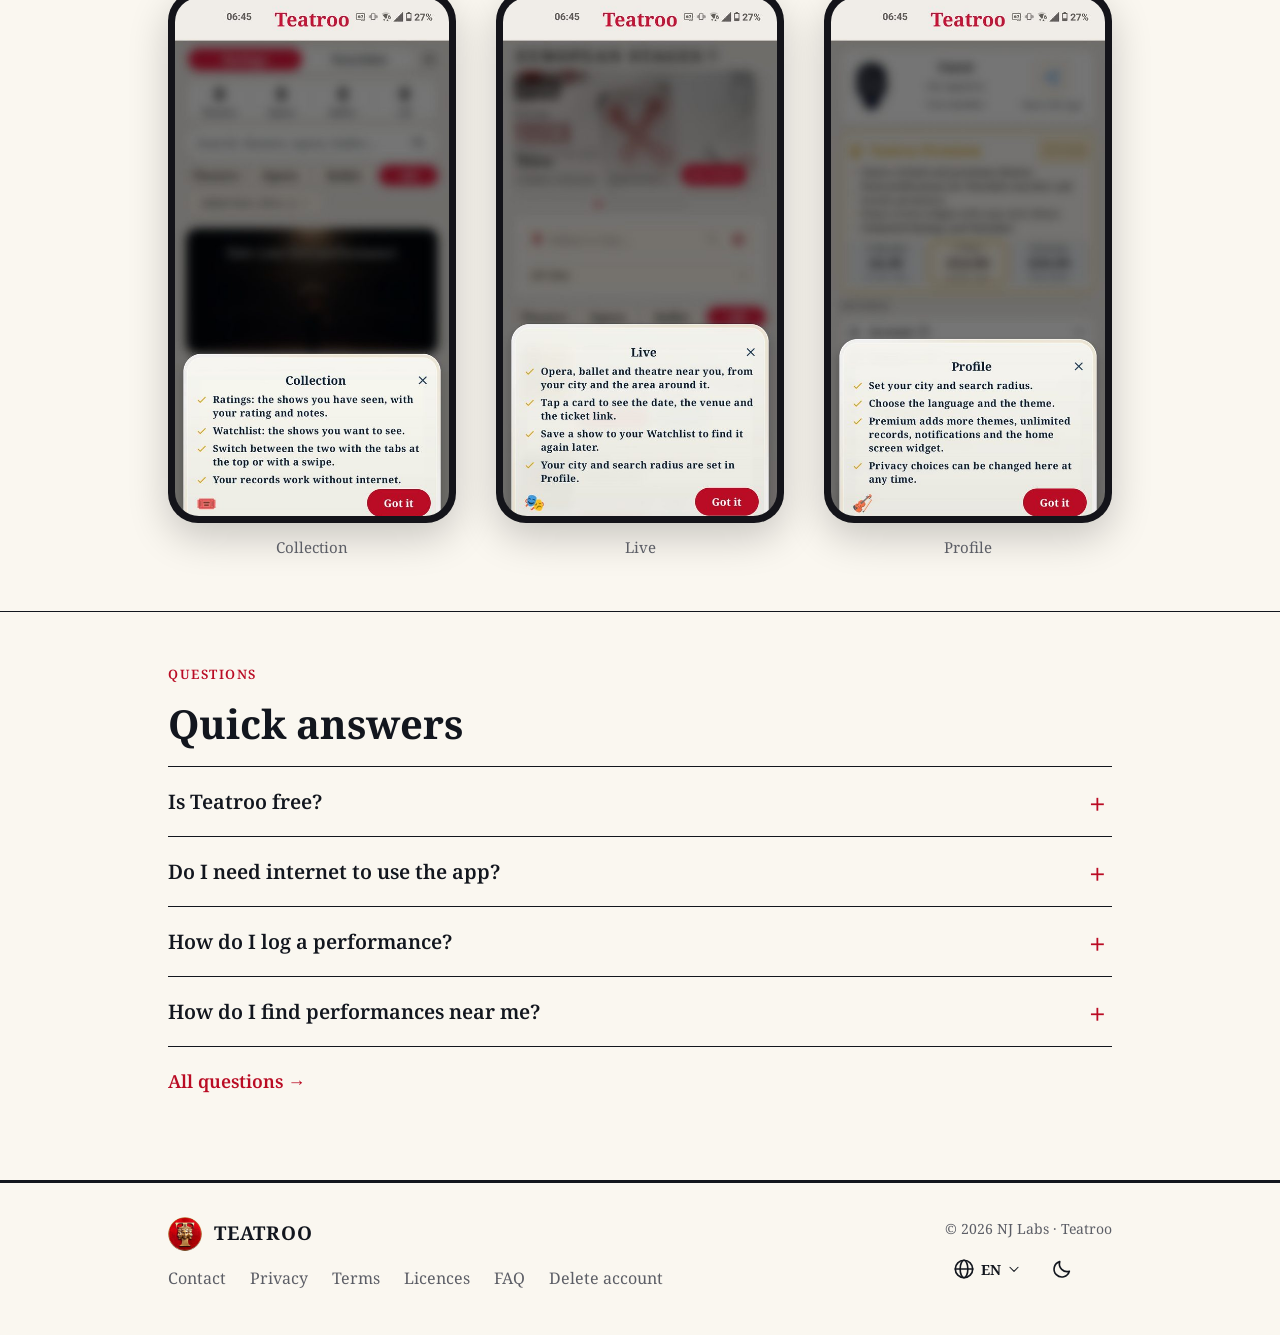
==== commit a7dc6b3e: "Website: build of the free edition Co-Authored-By: Claude Sonnet 5.5 <noreply@anthropic.com>" ====
--- a/index.html
+++ b/index.html
@@ -41,25 +41,23 @@
 <section id="features"><div class="wrap">
 <p class="kicker">Features</p><h2>Everything for the stage, in one app</h2>
 <div class="feat"><div class="num">01</div><div><h3>Live</h3><p>Opera, ballet and theatre performances near you, from your city and the area around it. Tap a card for the date, the venue and the ticket link.</p></div></div>
-<div class="feat"><div class="num">02</div><div><h3>Collection</h3><p>Ratings for the operas, ballets and plays you have seen, and a watchlist for the ones you want to see. Works without internet. Up to 10 entries in each list; Premium removes the limit.</p></div></div>
-<div class="feat"><div class="num">03</div><div><h3>Notifications</h3><p>Week on Stage: weekly picks of shows near you, every Friday evening. With Premium, reminders before the shows on your watchlist, with your own radius and days. You choose what you get.</p></div></div>
-<div class="feat"><div class="num">04</div><div><h3>Widget</h3><p>With Premium, your next performances on the home screen of your phone.</p></div></div>
-<div class="feat"><div class="num">05</div><div><h3>Themes</h3><p>A light theme for everyone; Dark, Amber and Forest with Premium.</p></div></div>
+<div class="feat"><div class="num">02</div><div><h3>Collection</h3><p>Ratings for the operas, ballets and plays you have seen, and a watchlist for the ones you want to see. Works without internet.</p></div></div>
+<div class="feat"><div class="num">03</div><div><h3>Notifications</h3><p>Week on Stage: weekly picks of shows near you, every Friday evening. You choose what you get.</p></div></div>
 </div></section>
 <section id="screens"><div class="wrap">
 <p class="kicker">In the app</p><h2>A look inside</h2>
 <div class="phones">
 <figure style="margin:0"><div class="phone"><img src="assets/img/app-1.jpg" alt="Collection: ratings and watchlist"></div><figcaption class="cap">Collection</figcaption></figure>
 <figure style="margin:0"><div class="phone"><img src="assets/img/app-3.jpg" alt="Live: performances near you"></div><figcaption class="cap">Live</figcaption></figure>
-<figure style="margin:0"><div class="phone"><img src="assets/img/app-2.jpg" alt="Profile: themes, language and settings"></div><figcaption class="cap">Profile</figcaption></figure>
+<figure style="margin:0"><div class="phone"><img src="assets/img/app-2.jpg" alt="Profile: language and settings"></div><figcaption class="cap">Profile</figcaption></figure>
 </div>
 </div></section>
 <section id="faq"><div class="wrap">
 <p class="kicker">Questions</p><h2>Quick answers</h2>
-<details><summary>Is Teatroo free?</summary><div class="ans">Yes. Teatroo is free to download and use, with up to 10 entries in each list in Collection. Premium is an optional upgrade: no limit, Watchlist reminders, the home screen widget and colour themes.</div></details>
+<details><summary>Is Teatroo free?</summary><div class="ans">Yes.</div></details>
 <details><summary>Do I need internet to use the app?</summary><div class="ans">No. Teatroo is offline-first: your records in Collection work without any connection. Live needs internet to load new performances.</div></details>
 <details><summary>How do I log a performance?</summary><div class="ans">Tap the &ldquo;+&rdquo; icon to add a performance, give it a rating, write notes and place it in your ratings or your watchlist.</div></details>
-<details><summary>How do I find performances near me?</summary><div class="ans">Set your city, or let Teatroo find it from your approximate location if you allow it. Live shows opera, ballet and theatre performances in your city and the area around it. If you agree, Teatroo also sends Week on Stage: weekly picks of shows near you, every Friday evening. With Premium it can also remind you before the shows on your watchlist.</div></details>
+<details><summary>How do I find performances near me?</summary><div class="ans">Set your city, or let Teatroo find it from your approximate location if you allow it. Live shows opera, ballet and theatre performances in your city and the area around it. If you agree, Teatroo also sends Week on Stage: weekly picks of shows near you, every Friday evening.</div></details>
 <a class="more" href="faq.html">All questions</a>
 </div></section>
 </main>
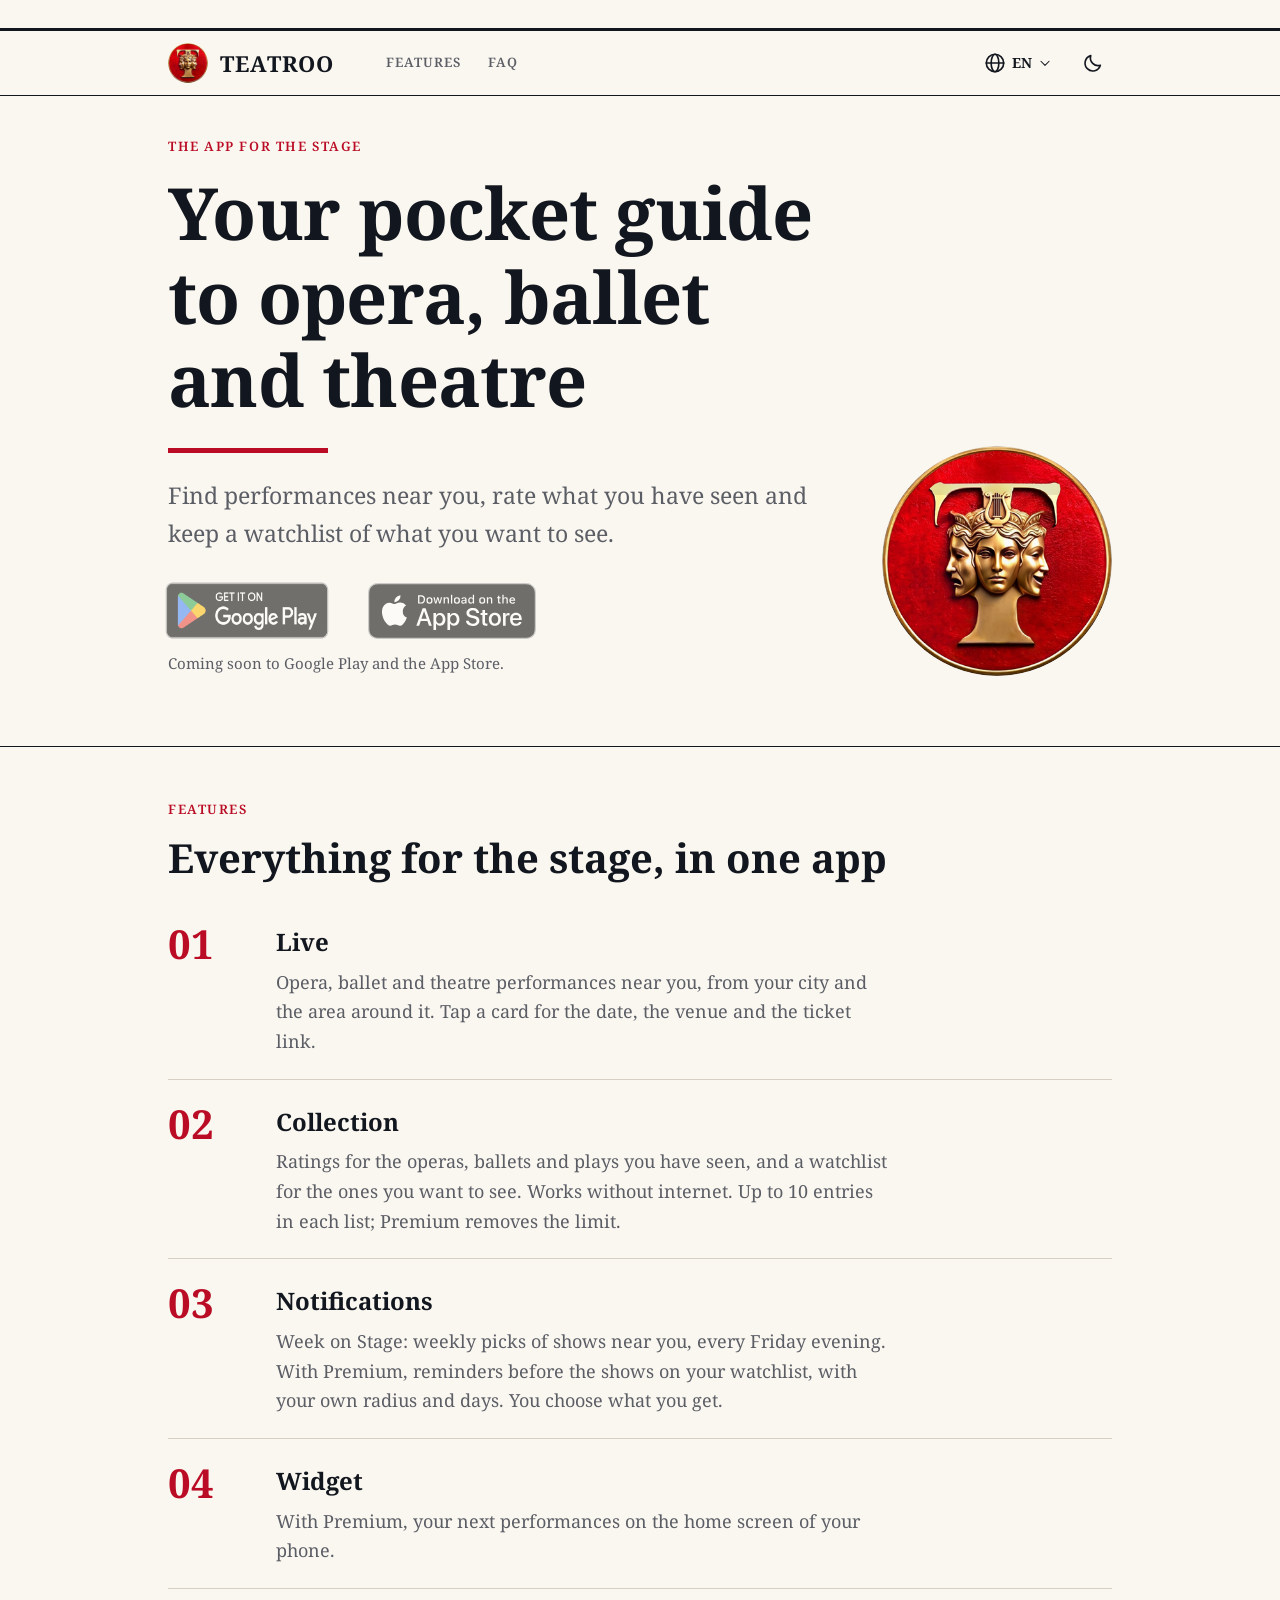
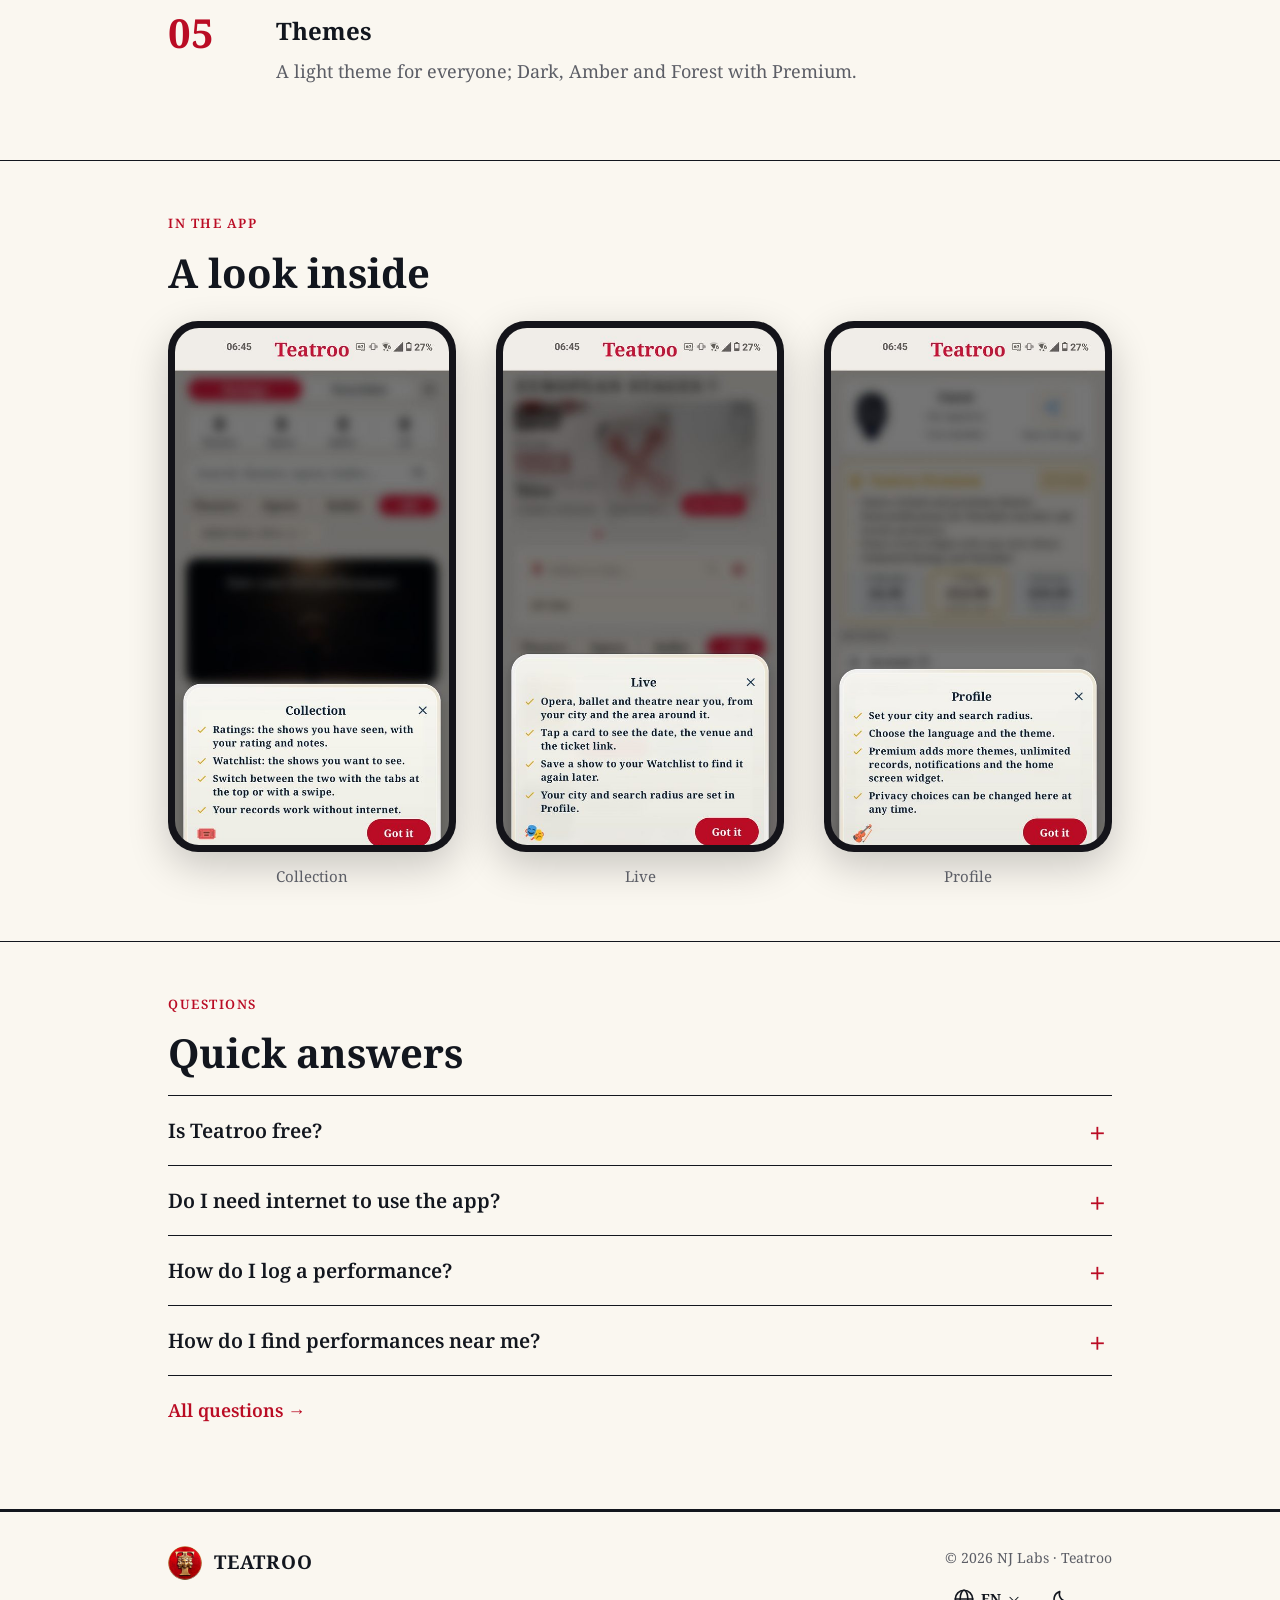
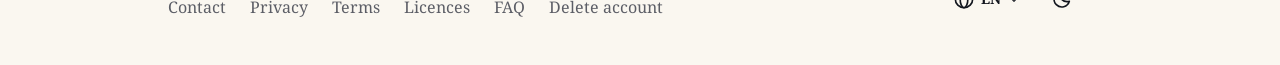
==== commit d22fd3d1: "Website: build of the freemium edition Co-Authored-By: Claude Sonnet 5.5 <noreply@anthropic.com>" ====
--- a/index.html
+++ b/index.html
@@ -41,23 +41,25 @@
 <section id="features"><div class="wrap">
 <p class="kicker">Features</p><h2>Everything for the stage, in one app</h2>
 <div class="feat"><div class="num">01</div><div><h3>Live</h3><p>Opera, ballet and theatre performances near you, from your city and the area around it. Tap a card for the date, the venue and the ticket link.</p></div></div>
-<div class="feat"><div class="num">02</div><div><h3>Collection</h3><p>Ratings for the operas, ballets and plays you have seen, and a watchlist for the ones you want to see. Works without internet.</p></div></div>
-<div class="feat"><div class="num">03</div><div><h3>Notifications</h3><p>Week on Stage: weekly picks of shows near you, every Friday evening. You choose what you get.</p></div></div>
+<div class="feat"><div class="num">02</div><div><h3>Collection</h3><p>Ratings for the operas, ballets and plays you have seen, and a watchlist for the ones you want to see. Works without internet. Up to 10 entries in each list; Premium removes the limit.</p></div></div>
+<div class="feat"><div class="num">03</div><div><h3>Notifications</h3><p>Week on Stage: weekly picks of shows near you, every Friday evening. With Premium, reminders before the shows on your watchlist, with your own radius and days. You choose what you get.</p></div></div>
+<div class="feat"><div class="num">04</div><div><h3>Widget</h3><p>With Premium, your next performances on the home screen of your phone.</p></div></div>
+<div class="feat"><div class="num">05</div><div><h3>Themes</h3><p>A light theme for everyone; Dark, Amber and Forest with Premium.</p></div></div>
 </div></section>
 <section id="screens"><div class="wrap">
 <p class="kicker">In the app</p><h2>A look inside</h2>
 <div class="phones">
 <figure style="margin:0"><div class="phone"><img src="assets/img/app-1.jpg" alt="Collection: ratings and watchlist"></div><figcaption class="cap">Collection</figcaption></figure>
 <figure style="margin:0"><div class="phone"><img src="assets/img/app-3.jpg" alt="Live: performances near you"></div><figcaption class="cap">Live</figcaption></figure>
-<figure style="margin:0"><div class="phone"><img src="assets/img/app-2.jpg" alt="Profile: language and settings"></div><figcaption class="cap">Profile</figcaption></figure>
+<figure style="margin:0"><div class="phone"><img src="assets/img/app-2.jpg" alt="Profile: themes, language and settings"></div><figcaption class="cap">Profile</figcaption></figure>
 </div>
 </div></section>
 <section id="faq"><div class="wrap">
 <p class="kicker">Questions</p><h2>Quick answers</h2>
-<details><summary>Is Teatroo free?</summary><div class="ans">Yes.</div></details>
+<details><summary>Is Teatroo free?</summary><div class="ans">Yes. Teatroo is free to download and use, with up to 10 entries in each list in Collection. Premium is an optional upgrade: no limit, Watchlist reminders, the home screen widget and colour themes.</div></details>
 <details><summary>Do I need internet to use the app?</summary><div class="ans">No. Teatroo is offline-first: your records in Collection work without any connection. Live needs internet to load new performances.</div></details>
 <details><summary>How do I log a performance?</summary><div class="ans">Tap the &ldquo;+&rdquo; icon to add a performance, give it a rating, write notes and place it in your ratings or your watchlist.</div></details>
-<details><summary>How do I find performances near me?</summary><div class="ans">Set your city, or let Teatroo find it from your approximate location if you allow it. Live shows opera, ballet and theatre performances in your city and the area around it. If you agree, Teatroo also sends Week on Stage: weekly picks of shows near you, every Friday evening.</div></details>
+<details><summary>How do I find performances near me?</summary><div class="ans">Set your city, or let Teatroo find it from your approximate location if you allow it. Live shows opera, ballet and theatre performances in your city and the area around it. If you agree, Teatroo also sends Week on Stage: weekly picks of shows near you, every Friday evening. With Premium it can also remind you before the shows on your watchlist.</div></details>
 <a class="more" href="faq.html">All questions</a>
 </div></section>
 </main>
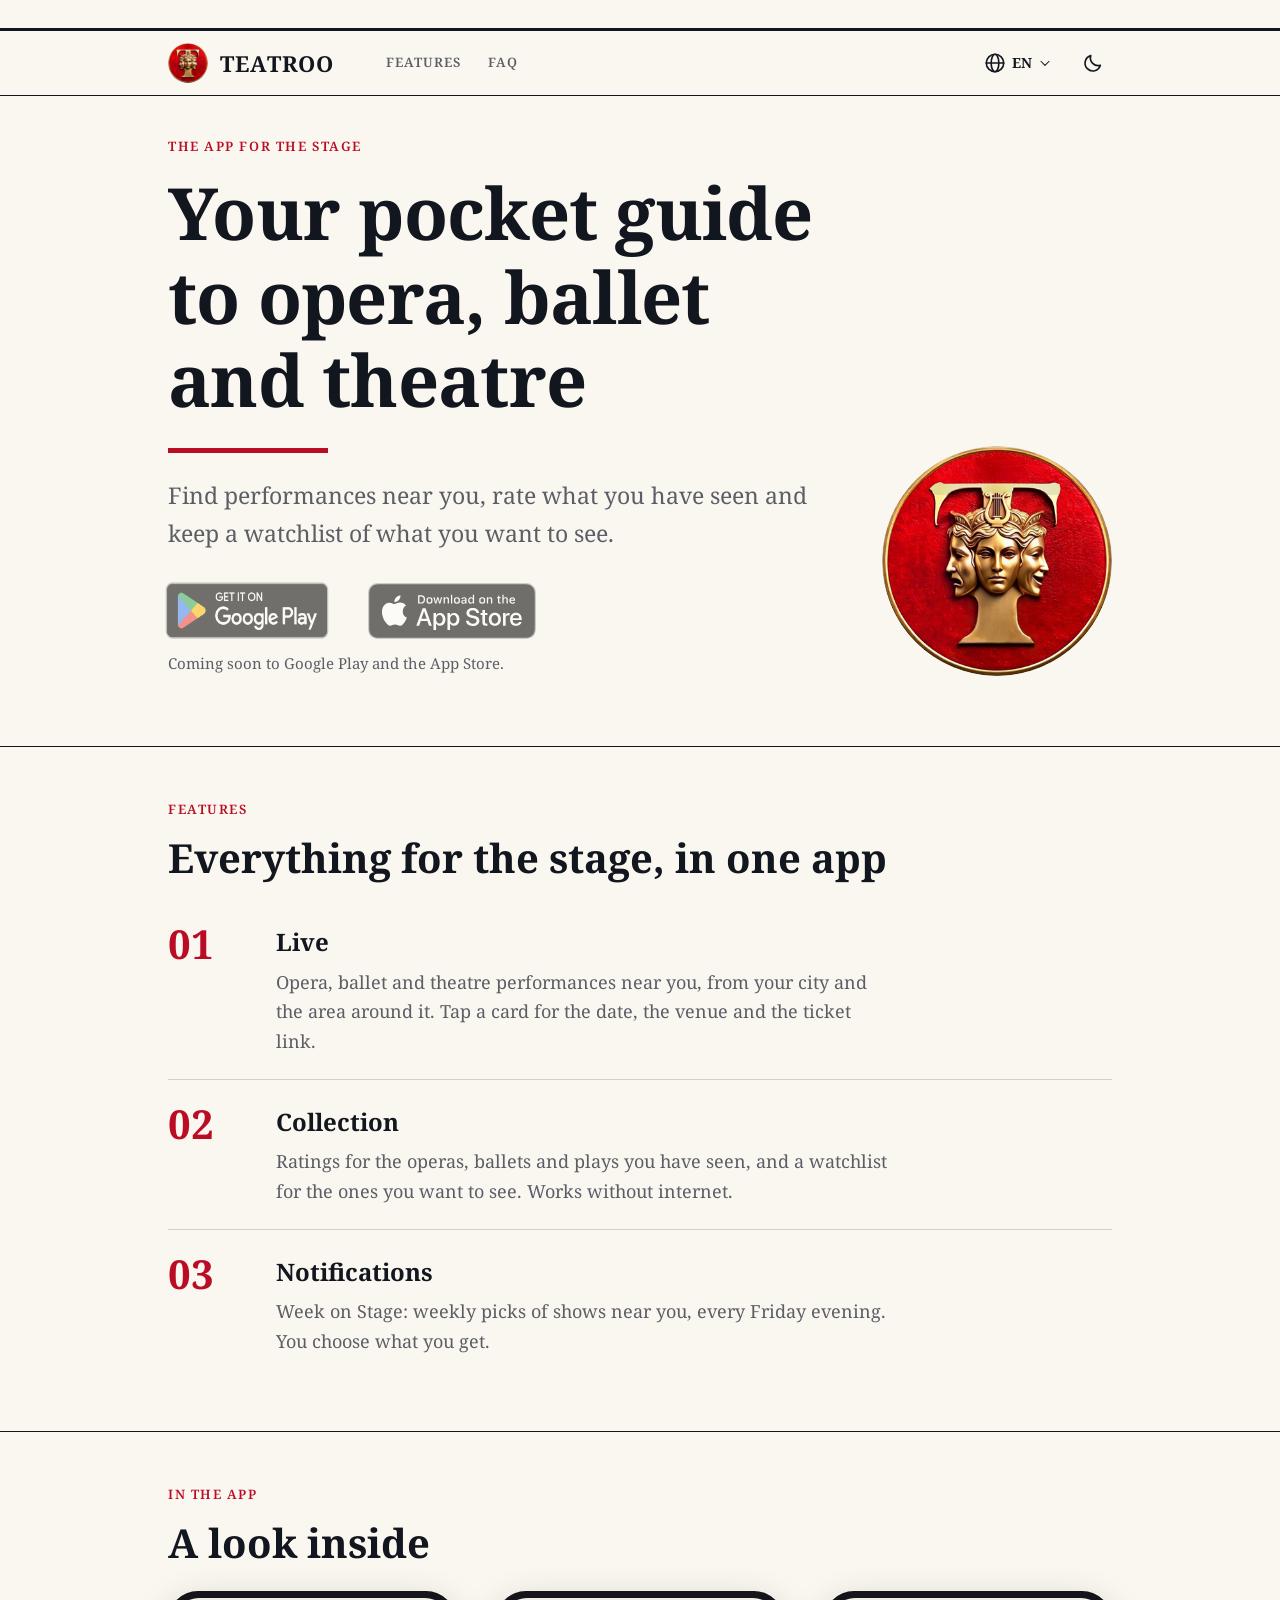
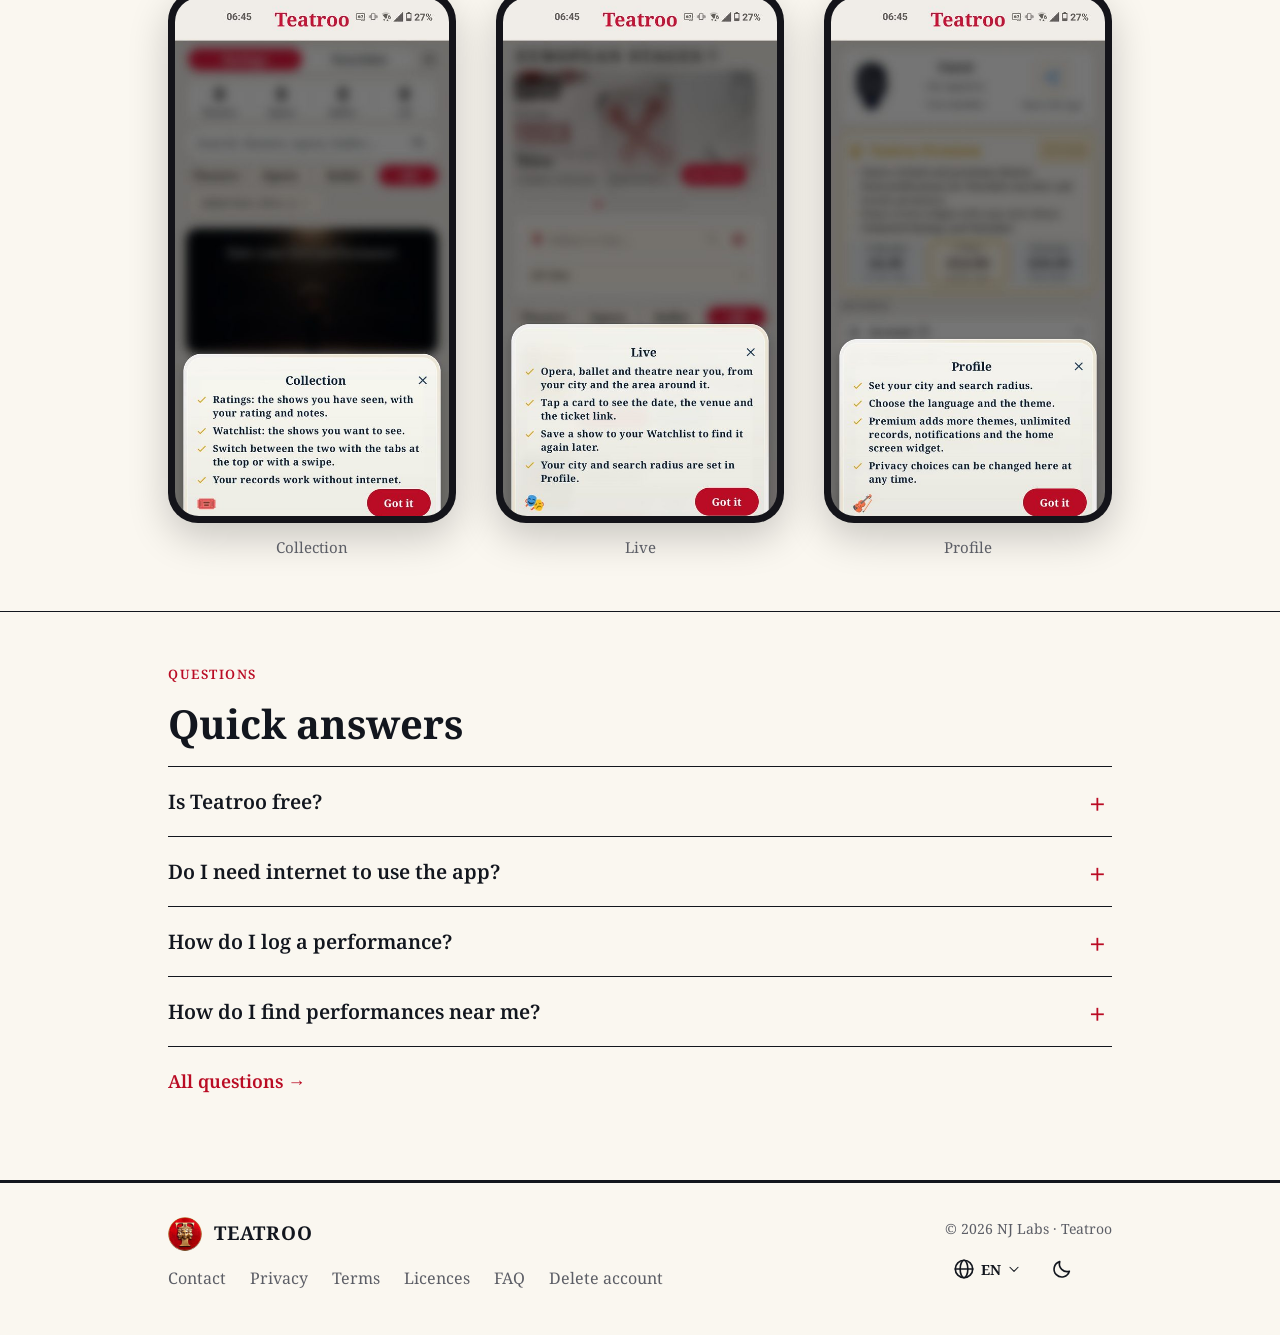
==== commit 1db983a6: "Website: build of the free edition Co-Authored-By: Claude Sonnet 5.5 <noreply@anthropic.com>" ====
--- a/index.html
+++ b/index.html
@@ -41,25 +41,23 @@
 <section id="features"><div class="wrap">
 <p class="kicker">Features</p><h2>Everything for the stage, in one app</h2>
 <div class="feat"><div class="num">01</div><div><h3>Live</h3><p>Opera, ballet and theatre performances near you, from your city and the area around it. Tap a card for the date, the venue and the ticket link.</p></div></div>
-<div class="feat"><div class="num">02</div><div><h3>Collection</h3><p>Ratings for the operas, ballets and plays you have seen, and a watchlist for the ones you want to see. Works without internet. Up to 10 entries in each list; Premium removes the limit.</p></div></div>
-<div class="feat"><div class="num">03</div><div><h3>Notifications</h3><p>Week on Stage: weekly picks of shows near you, every Friday evening. With Premium, reminders before the shows on your watchlist, with your own radius and days. You choose what you get.</p></div></div>
-<div class="feat"><div class="num">04</div><div><h3>Widget</h3><p>With Premium, your next performances on the home screen of your phone.</p></div></div>
-<div class="feat"><div class="num">05</div><div><h3>Themes</h3><p>A light theme for everyone; Dark, Amber and Forest with Premium.</p></div></div>
+<div class="feat"><div class="num">02</div><div><h3>Collection</h3><p>Ratings for the operas, ballets and plays you have seen, and a watchlist for the ones you want to see. Works without internet.</p></div></div>
+<div class="feat"><div class="num">03</div><div><h3>Notifications</h3><p>Week on Stage: weekly picks of shows near you, every Friday evening. You choose what you get.</p></div></div>
 </div></section>
 <section id="screens"><div class="wrap">
 <p class="kicker">In the app</p><h2>A look inside</h2>
 <div class="phones">
 <figure style="margin:0"><div class="phone"><img src="assets/img/app-1.jpg" alt="Collection: ratings and watchlist"></div><figcaption class="cap">Collection</figcaption></figure>
 <figure style="margin:0"><div class="phone"><img src="assets/img/app-3.jpg" alt="Live: performances near you"></div><figcaption class="cap">Live</figcaption></figure>
-<figure style="margin:0"><div class="phone"><img src="assets/img/app-2.jpg" alt="Profile: themes, language and settings"></div><figcaption class="cap">Profile</figcaption></figure>
+<figure style="margin:0"><div class="phone"><img src="assets/img/app-2.jpg" alt="Profile: language and settings"></div><figcaption class="cap">Profile</figcaption></figure>
 </div>
 </div></section>
 <section id="faq"><div class="wrap">
 <p class="kicker">Questions</p><h2>Quick answers</h2>
-<details><summary>Is Teatroo free?</summary><div class="ans">Yes. Teatroo is free to download and use, with up to 10 entries in each list in Collection. Premium is an optional upgrade: no limit, Watchlist reminders, the home screen widget and colour themes.</div></details>
+<details><summary>Is Teatroo free?</summary><div class="ans">Yes.</div></details>
 <details><summary>Do I need internet to use the app?</summary><div class="ans">No. Teatroo is offline-first: your records in Collection work without any connection. Live needs internet to load new performances.</div></details>
 <details><summary>How do I log a performance?</summary><div class="ans">Tap the &ldquo;+&rdquo; icon to add a performance, give it a rating, write notes and place it in your ratings or your watchlist.</div></details>
-<details><summary>How do I find performances near me?</summary><div class="ans">Set your city, or let Teatroo find it from your approximate location if you allow it. Live shows opera, ballet and theatre performances in your city and the area around it. If you agree, Teatroo also sends Week on Stage: weekly picks of shows near you, every Friday evening. With Premium it can also remind you before the shows on your watchlist.</div></details>
+<details><summary>How do I find performances near me?</summary><div class="ans">Set your city, or let Teatroo find it from your approximate location if you allow it. Live shows opera, ballet and theatre performances in your city and the area around it. If you agree, Teatroo also sends Week on Stage: weekly picks of shows near you, every Friday evening.</div></details>
 <a class="more" href="faq.html">All questions</a>
 </div></section>
 </main>
